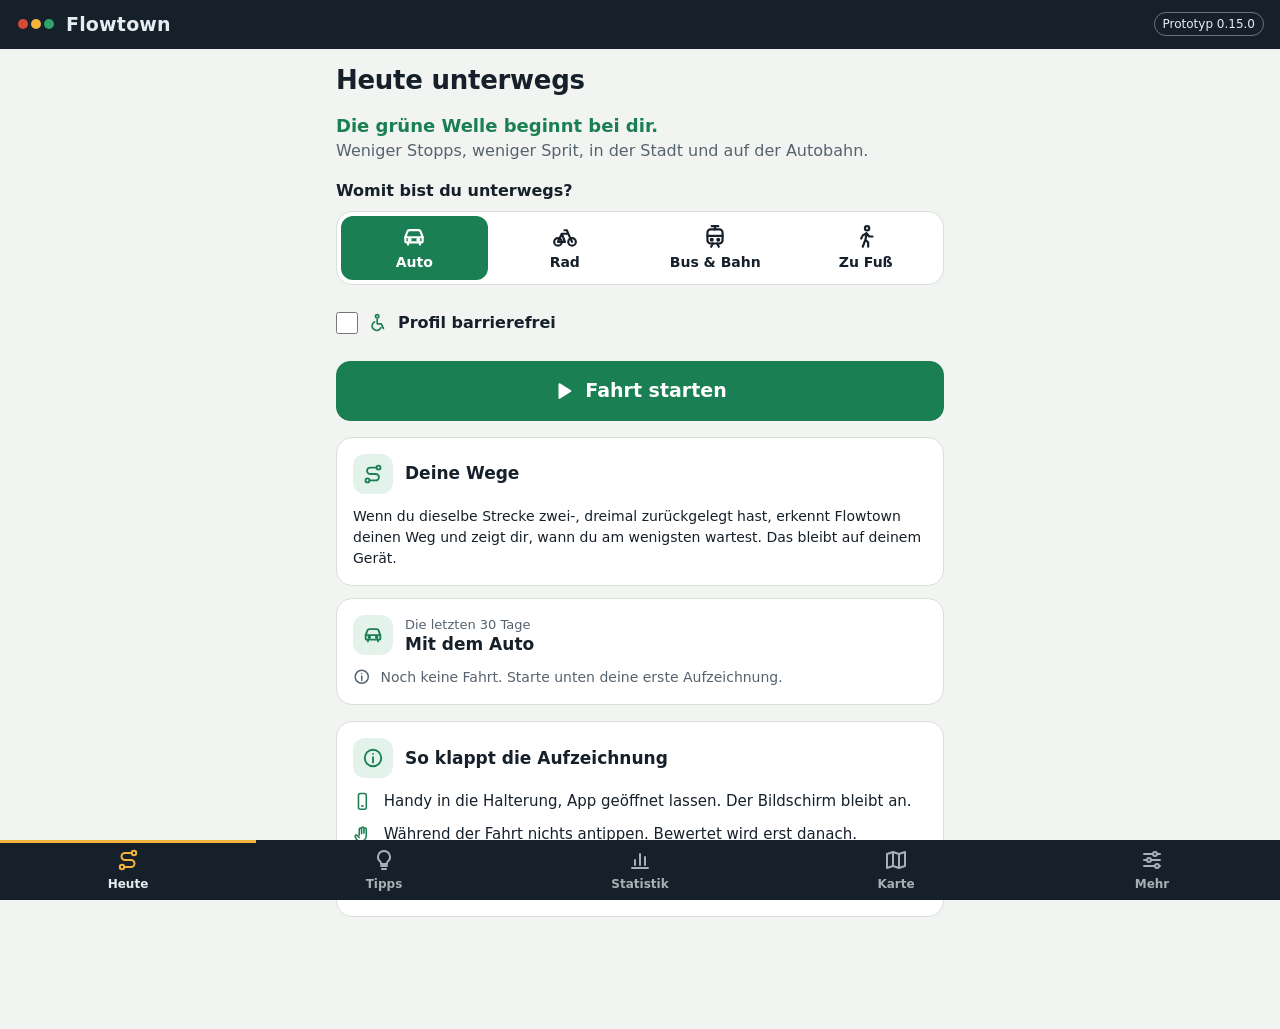
==== index.html @ b7bc2c9f "Ampel- und Wegnamen antippen: kleine Karte (0.15.0) - Namen in Tipps, KI-Einschätzung, Heute, Statis" ====
<!doctype html>
<html lang="de">
<head>
<meta charset="utf-8">
<meta name="viewport" content="width=device-width,initial-scale=1,viewport-fit=cover">
<title>Flowtown</title>
<meta name="description" content="Flowtown – Die grüne Welle beginnt bei dir. Weniger Stopps, weniger Sprit, in der Stadt und auf der Autobahn. Prototyp: zeichnet Halte an Ampeln auf und zeigt, wo du wartest.">
<meta name="theme-color" content="#16202a">
<link rel="manifest" href="manifest.webmanifest">
<link rel="icon" href="icon.svg" type="image/svg+xml">
<link rel="apple-touch-icon" href="icon-192.png">
<meta name="apple-mobile-web-app-capable" content="yes">
<meta name="apple-mobile-web-app-title" content="Flowtown">
<link rel="stylesheet" href="vendor/leaflet/leaflet.css">
<link rel="stylesheet" href="style.css">
</head>
<body>
<svg class="sprite" aria-hidden="true" focusable="false">
  <symbol id="i-car" viewBox="0 0 24 24"><path d="M4 16V12.2l2-5.3A2 2 0 0 1 7.9 5.6h8.2a2 2 0 0 1 1.9 1.3l2 5.3V16a1 1 0 0 1-1 1H5a1 1 0 0 1-1-1z"/><path d="M4 12.2h16M6.5 17v2M17.5 17v2"/><circle cx="8" cy="14.5" r=".9" fill="currentColor"/><circle cx="16" cy="14.5" r=".9" fill="currentColor"/></symbol>
  <symbol id="i-bike" viewBox="0 0 24 24"><circle cx="5.5" cy="16.5" r="3.5"/><circle cx="18.5" cy="16.5" r="3.5"/><path d="M5.5 16.5 9 9h6l3.5 7.5M9 9l3 7.5H5.5M15 9l-1.2-3.2H11.5"/></symbol>
  <symbol id="i-bus" viewBox="0 0 24 24"><rect x="4" y="3" width="16" height="15" rx="3"/><path d="M4 11h16M8 18v3M16 18v3"/><circle cx="8" cy="14.5" r=".9" fill="currentColor"/><circle cx="16" cy="14.5" r=".9" fill="currentColor"/></symbol>
  <symbol id="i-tram" viewBox="0 0 24 24"><rect x="5" y="5" width="14" height="13" rx="3"/><path d="M5 11h14M9 2h6M12 2v3M8.5 21l1.5-3M15.5 21 14 18"/><circle cx="9" cy="14.5" r=".9" fill="currentColor"/><circle cx="15" cy="14.5" r=".9" fill="currentColor"/></symbol>
  <symbol id="i-walk" viewBox="0 0 24 24"><circle cx="13" cy="4" r="2"/><path d="m9 21 2.5-6.5M11.5 14.5 14 17v4M12.5 8.5l-1 6M12.5 8.5 9 10.5l-1.5 3M12.5 8.5 15 11.5h3"/></symbol>
  <symbol id="i-access" viewBox="0 0 24 24"><circle cx="11" cy="4" r="2"/><path d="M11 7.5V13h5l2.5 5.5"/><path d="M8 10.5a5.5 5.5 0 1 0 7.5 7"/></symbol>
  <symbol id="i-route" viewBox="0 0 24 24"><circle cx="6" cy="19" r="2.2"/><circle cx="18" cy="5" r="2.2"/><path d="M8.2 19H15a3.5 3.5 0 0 0 0-7H9a3.5 3.5 0 0 1 0-7h6.8"/></symbol>
  <symbol id="i-clock" viewBox="0 0 24 24"><circle cx="12" cy="12" r="9"/><path d="M12 7v5l3.5 2"/></symbol>
  <symbol id="i-bulb" viewBox="0 0 24 24"><path d="M9 18h6M10 21h4"/><path d="M12 3a6 6 0 0 0-3.8 10.6c.6.5.8 1.2.8 1.9V16h6v-.5c0-.7.2-1.4.8-1.9A6 6 0 0 0 12 3z"/></symbol>
  <symbol id="i-light" viewBox="0 0 24 24"><rect x="8" y="2" width="8" height="20" rx="3"/><circle cx="12" cy="7" r="1.6"/><circle cx="12" cy="12" r="1.6"/><circle cx="12" cy="17" r="1.6"/></symbol>
  <symbol id="i-chart" viewBox="0 0 24 24"><path d="M4 20h16M7 17v-5M12 17V6M17 17v-8"/></symbol>
  <symbol id="i-map" viewBox="0 0 24 24"><path d="M9 4 3 6v14l6-2 6 2 6-2V4l-6 2-6-2zM9 4v14M15 6v14"/></symbol>
  <symbol id="i-sliders" viewBox="0 0 24 24"><path d="M4 6h9M17 6h3M4 12h3M11 12h9M4 18h11M19 18h1"/><circle cx="15" cy="6" r="2"/><circle cx="9" cy="12" r="2"/><circle cx="17" cy="18" r="2"/></symbol>
  <symbol id="i-play" viewBox="0 0 24 24"><path d="M7 4.5v15l12-7.5z" fill="currentColor"/></symbol>
  <symbol id="i-stop" viewBox="0 0 24 24"><rect x="6" y="6" width="12" height="12" rx="2" fill="currentColor"/></symbol>
  <symbol id="i-timer" viewBox="0 0 24 24"><circle cx="12" cy="13" r="8"/><path d="M12 9v4l2.5 2M9.5 2h5"/></symbol>
  <symbol id="i-hourglass" viewBox="0 0 24 24"><path d="M6 3h12M6 21h12M7 3c0 4.5 10 5.5 10 9s-10 4.5-10 9M17 3c0 4.5-10 5.5-10 9s10 4.5 10 9"/></symbol>
  <symbol id="i-check" viewBox="0 0 24 24"><circle cx="12" cy="12" r="9"/><path d="m8 12.5 2.8 2.8L16 9.5"/></symbol>
  <symbol id="i-euro" viewBox="0 0 24 24"><path d="M17.5 6.5a7 7 0 1 0 0 11M4 10h9M4 14h9"/></symbol>
  <symbol id="i-shield" viewBox="0 0 24 24"><path d="M12 3l8 3v6c0 4.7-3.4 8-8 9-4.6-1-8-4.3-8-9V6z"/><path d="m9 12 2 2 4-4"/></symbol>
  <symbol id="i-phone" viewBox="0 0 24 24"><rect x="7" y="2" width="10" height="20" rx="2.5"/><path d="M11 18h2"/></symbol>
  <symbol id="i-hand" viewBox="0 0 24 24"><path d="M8 13V5.5a1.5 1.5 0 0 1 3 0V11M11 10.5V4a1.5 1.5 0 0 1 3 0v6.5M14 10.5V5.5a1.5 1.5 0 0 1 3 0V14a7 7 0 0 1-7 7h-.5a6 6 0 0 1-5.2-3L3 15.2a1.5 1.5 0 0 1 2.6-1.5L8 16"/></symbol>
  <symbol id="i-thumb" viewBox="0 0 24 24"><path d="M7 10v11M3 10h4v11H3zM7 10l4-7a2 2 0 0 1 3.1 2.1L13 9h5.3a2 2 0 0 1 2 2.4l-1.5 7.5a2.5 2.5 0 0 1-2.4 2.1H7"/></symbol>
  <symbol id="i-download" viewBox="0 0 24 24"><path d="M12 3v12M7 10l5 5 5-5M5 21h14"/></symbol>
  <symbol id="i-upload" viewBox="0 0 24 24"><path d="M12 16V4M7 9l5-5 5 5M5 21h14"/></symbol>
  <symbol id="i-trash" viewBox="0 0 24 24"><path d="M4 7h16M10 11v6M14 11v6M6 7l1 13h10l1-13M9 7V4h6v3"/></symbol>
  <symbol id="i-flask" viewBox="0 0 24 24"><path d="M9 3h6M10 3v6l-5.5 9.5A1.7 1.7 0 0 0 6 21h12a1.7 1.7 0 0 0 1.5-2.5L14 9V3M7.5 15h9"/></symbol>
  <symbol id="i-db" viewBox="0 0 24 24"><ellipse cx="12" cy="5.5" rx="8" ry="2.8"/><path d="M4 5.5v13c0 1.5 3.6 2.8 8 2.8s8-1.3 8-2.8v-13M4 12c0 1.5 3.6 2.8 8 2.8s8-1.3 8-2.8"/></symbol>
  <symbol id="i-gauge" viewBox="0 0 24 24"><path d="M3.5 18a9 9 0 1 1 17 0"/><path d="m12 14 4-5"/></symbol>
  <symbol id="i-pin" viewBox="0 0 24 24"><path d="M12 21s-7-6.2-7-11.5a7 7 0 0 1 14 0C19 14.8 12 21 12 21z"/><circle cx="12" cy="9.5" r="2.5"/></symbol>
  <symbol id="i-wave" viewBox="0 0 24 24"><path d="M2 12c2.5-5 5-5 7.5 0s5 5 7.5 0 3.5-3 5-3"/></symbol>
  <symbol id="i-alert" viewBox="0 0 24 24"><path d="M12 3 2 20h20z"/><path d="M12 10v4.5M12 17.5v.01"/></symbol>
  <symbol id="i-info" viewBox="0 0 24 24"><circle cx="12" cy="12" r="9"/><path d="M12 11v6M12 7.5v.01"/></symbol>
  <symbol id="i-gps" viewBox="0 0 24 24"><circle cx="12" cy="12" r="7"/><circle cx="12" cy="12" r="2.5"/><path d="M12 2v3M12 19v3M2 12h3M19 12h3"/></symbol>
  <symbol id="i-sound" viewBox="0 0 24 24"><path d="M4 9.5h3.5L12 6v12l-4.5-3.5H4z"/><path d="M15.5 9a4 4 0 0 1 0 6M18 6.5a7.5 7.5 0 0 1 0 11"/></symbol>
  <symbol id="i-grid" viewBox="0 0 24 24"><rect x="4" y="4" width="16" height="16" rx="2"/><path d="M4 12h16M12 4v16"/></symbol>
  <symbol id="i-list" viewBox="0 0 24 24"><path d="M9 6h11M9 12h11M9 18h11M4.5 6h.01M4.5 12h.01M4.5 18h.01"/></symbol>
  <symbol id="i-calendar" viewBox="0 0 24 24"><rect x="3.5" y="5" width="17" height="15" rx="2"/><path d="M3.5 10h17M8 3v4M16 3v4"/></symbol>
  <symbol id="i-cloud" viewBox="0 0 24 24"><path d="M7 18.5h10.5a4 4 0 0 0 .4-8 6 6 0 0 0-11.6 1.6A3.5 3.5 0 0 0 7 18.5z"/></symbol>
  <symbol id="i-spark" viewBox="0 0 24 24"><path d="M12 3l1.8 5.2L19 10l-5.2 1.8L12 17l-1.8-5.2L5 10l5.2-1.8zM19 16l.8 2.2L22 19l-2.2.8L19 22l-.8-2.2L16 19l2.2-.8z"/></symbol>
  <symbol id="i-x" viewBox="0 0 24 24"><path d="M6 6l12 12M18 6 6 18"/></symbol>
  <symbol id="i-bell" viewBox="0 0 24 24"><path d="M6 16v-5a6 6 0 0 1 12 0v5l1.5 2h-15zM10 21h4"/></symbol>
</svg>
<header class="top">
  <svg class="logo" viewBox="0 0 40 14" aria-hidden="true"><circle cx="7" cy="7" r="5" fill="#D64933"/><circle cx="20" cy="7" r="5" fill="#F2B33D"/><circle cx="33" cy="7" r="5" fill="#2FA36B"/></svg>
  <h1>Flowtown</h1>
  <span class="proto">Prototyp</span>
</header>

<main id="main">
  <p id="app-error" class="msg warn app-error" role="alert" hidden></p>
  <!-- Fahren -->
  <section id="view-start" class="view" aria-labelledby="h-start">
    <h2 id="h-start">Heute unterwegs</h2>
    <p class="lead"><strong class="claim">Die grüne Welle beginnt bei dir.</strong><br>Weniger Stopps, weniger Sprit, in der Stadt und auf der Autobahn.</p>
    <fieldset class="switch">
      <legend>Womit bist du unterwegs?</legend>
      <div class="switch-row">
        <label><input type="radio" name="mgroup" value="auto" checked><span><svg class="ic" aria-hidden="true"><use href="#i-car"/></svg>Auto</span></label>
        <label><input type="radio" name="mgroup" value="rad"><span><svg class="ic" aria-hidden="true"><use href="#i-bike"/></svg>Rad</span></label>
        <label><input type="radio" name="mgroup" value="oepnv"><span><svg class="ic" aria-hidden="true"><use href="#i-tram"/></svg>Bus &amp; Bahn</span></label>
        <label><input type="radio" name="mgroup" value="fuss"><span><svg class="ic" aria-hidden="true"><use href="#i-walk"/></svg>Zu Fuß</span></label>
      </div>
      <div class="switch-row sub" id="pt-row" hidden>
        <label><input type="radio" name="pt" value="bahn" checked><span><svg class="ic" aria-hidden="true"><use href="#i-tram"/></svg>Stadtbahn</span></label>
        <label><input type="radio" name="pt" value="bus"><span><svg class="ic" aria-hidden="true"><use href="#i-bus"/></svg>Bus</span></label>
      </div>
    </fieldset>
    <div class="access-row">
      <label class="check"><input type="checkbox" id="inp-access"><svg class="ic" aria-hidden="true"><use href="#i-access"/></svg> Profil barrierefrei</label>
      <select id="inp-access-type" aria-label="Art der Einschränkung" hidden>
        <option value="rollstuhl">Rollstuhl</option>
        <option value="rollator">Rollator oder langsames Gehen</option>
        <option value="sehen">Sehbehinderung</option>
        <option value="andere">andere Einschränkung</option>
      </select>
    </div>
    <button id="btn-start" class="btn primary big" type="button"><svg class="ic" aria-hidden="true"><use href="#i-play"/></svg><span id="btn-start-label">Fahrt starten</span></button>
    <p id="start-msg" class="msg" role="status" aria-live="polite"></p>
    <div id="today" class="today"></div>
    <div class="card hints">
      <div class="card-head"><span class="chip"><svg class="ic" aria-hidden="true"><use href="#i-info"/></svg></span><h3>So klappt die Aufzeichnung</h3></div>
      <ul class="ilist">
        <li><svg class="ic" aria-hidden="true"><use href="#i-phone"/></svg><span id="hint-hold">Handy in die Halterung, App geöffnet lassen. Der Bildschirm bleibt an.</span></li>
        <li><svg class="ic" aria-hidden="true"><use href="#i-hand"/></svg><span id="hint-during">Während der Fahrt nichts antippen. Bewertet wird erst danach.</span></li>
        <li><svg class="ic" aria-hidden="true"><use href="#i-shield"/></svg><span>Gespeichert werden nur Halte an Ampeln und Ampeln ohne Halt, nie Start und Ziel.</span></li>
      </ul>
    </div>
    <div id="last-trip"></div>
  </section>

  <!-- Aufzeichnung -->
  <section id="view-drive" class="view" hidden aria-labelledby="h-drive">
    <h2 id="h-drive" class="sr-only">Aufzeichnung läuft</h2>
    <div class="drive-state" id="drive-state" role="status" aria-live="polite">Warte auf GPS …</div>
    <div class="speed"><span id="drive-speed">–</span><small>km/h</small></div>
    <p class="dir" id="drive-dir" aria-live="off"></p>
    <p class="leg" id="drive-leg" hidden></p>
    <dl class="counters">
      <div><dt><svg class="ic" aria-hidden="true"><use href="#i-timer"/></svg><span id="lbl-drive-time">Fahrzeit</span></dt><dd id="drive-time">0:00</dd></div>
      <div><dt><svg class="ic" aria-hidden="true"><use href="#i-check"/></svg><span>Ampeln ohne Halt</span></dt><dd id="drive-pass">0</dd></div>
      <div><dt><svg class="ic" aria-hidden="true"><use href="#i-light"/></svg><span>Halte an Ampeln</span></dt><dd id="drive-halts">0</dd></div>
      <div><dt><svg class="ic" aria-hidden="true"><use href="#i-hourglass"/></svg><span>Wartezeit</span></dt><dd id="drive-wait">0:00</dd></div>
    </dl>
    <p class="gps"><svg class="ic" aria-hidden="true"><use href="#i-gps"/></svg><span id="drive-gps">GPS: –</span></p>
    <p class="msg warn" id="drive-warn" hidden></p>
    <div class="transfer-row" id="transfer-row" hidden>
      <button id="btn-transfer" class="btn big" type="button"><svg class="ic" aria-hidden="true"><use href="#i-walk"/></svg>Umsteigen</button>
      <div id="transfer-next" class="transfer-next" hidden>
        <p class="small muted">Womit geht es weiter?</p>
        <button id="btn-next-bahn" class="btn primary big" type="button"><svg class="ic" aria-hidden="true"><use href="#i-tram"/></svg>Weiter mit Stadtbahn</button>
        <button id="btn-next-bus" class="btn primary big" type="button"><svg class="ic" aria-hidden="true"><use href="#i-bus"/></svg>Weiter mit Bus</button>
      </div>
    </div>
    <div class="end-row">
      <button id="btn-end" class="btn danger big" type="button"><svg class="ic" aria-hidden="true"><use href="#i-stop"/></svg><span id="btn-end-label">Fahrt beenden</span></button>
      <button id="btn-end-confirm" class="btn danger big" type="button" hidden>Ja, beenden</button>
      <button id="btn-end-cancel" class="btn big" type="button" hidden><svg class="ic" aria-hidden="true"><use href="#i-play"/></svg><span id="btn-cont-label">Weiterfahren</span></button>
    </div>
  </section>

  <!-- Bewertung -->
  <section id="view-review" class="view" hidden aria-labelledby="h-review">
    <h2 id="h-review">Wie war deine Fahrt?</h2>
    <div id="review-bilanz"></div>
    <p id="review-summary" class="lead"></p>
    <div id="review-list" class="list"></div>
    <button id="btn-review-done" class="btn primary big" type="button"><svg class="ic" aria-hidden="true"><use href="#i-check"/></svg>Fertig</button>
  </section>

  <!-- Tipps -->
  <section id="view-tips" class="view" hidden aria-labelledby="h-tips">
    <h2 id="h-tips">Deine Tipps</h2>
    <p class="note"><svg class="ic" aria-hidden="true"><use href="#i-info"/></svg><span>Ausgewertet auf deinem Gerät aus deinen eigenen Fahrten und Wegen. Das ist eine feste Auswertung, noch keine KI. Schätzungen sind als solche gekennzeichnet.</span></p>
    <div id="tips-body" class="today"></div>
  </section>

  <!-- Statistik -->
  <section id="view-stats" class="view" hidden aria-labelledby="h-stats">
    <h2 id="h-stats">Deine Wartezeit</h2>
    <div class="seg" role="group" aria-label="Zeitraum">
      <button type="button" data-range="week" aria-pressed="true"><svg class="ic" aria-hidden="true"><use href="#i-calendar"/></svg>Diese Woche</button>
      <button type="button" data-range="all" aria-pressed="false"><svg class="ic" aria-hidden="true"><use href="#i-list"/></svg>Gesamt</button>
    </div>
    <p id="stats-demo" class="msg warn" hidden>Enthält Demo-Daten aus der Testfahrt.</p>
    <div id="stats-body"></div>
  </section>

  <!-- Karte -->
  <section id="view-map" class="view view-map" hidden aria-labelledby="h-map">
    <h2 id="h-map">Deine Warte-Wolke</h2>
    <div class="seg" id="map-mode" role="group" aria-label="Ansicht der Karte">
      <button type="button" data-mode="signals" aria-pressed="true"><svg class="ic" aria-hidden="true"><use href="#i-light"/></svg>Ampeln</button>
      <button type="button" data-mode="grid" aria-pressed="false"><svg class="ic" aria-hidden="true"><use href="#i-grid"/></svg>Flow-Raster</button>
    </div>
    <select id="map-window" aria-label="Zeitfenster" hidden></select>
    <p class="lead small" id="map-legend"></p>
    <button id="btn-locate" class="btn" type="button"><svg class="ic" aria-hidden="true"><use href="#i-gps"/></svg>Zu meinem Standort</button>
    <p id="map-loc-msg" class="msg" role="status" aria-live="polite"></p>
    <div id="map" role="region" aria-label="Karte der Ampeln mit deinen Wartezeiten"></div>
    <p id="map-empty" class="msg" hidden>Noch keine Halte aufgezeichnet.</p>
    <div id="map-insights" class="card insights" hidden></div>
  </section>

  <!-- Mehr -->
  <section id="view-more" class="view" hidden aria-labelledby="h-more">
    <h2 id="h-more">Daten und Einstellungen</h2>
    <div class="card">
      <div class="card-head"><span class="chip"><svg class="ic" aria-hidden="true"><use href="#i-db"/></svg></span><h3>Deine Daten</h3></div>
      <p class="small">Alle Daten bleiben auf diesem Gerät. Zum Auswerten kannst du sie als Datei exportieren und weitergeben.</p>
      <div class="btn-col">
        <button id="btn-export" class="btn" type="button"><svg class="ic" aria-hidden="true"><use href="#i-download"/></svg>Daten exportieren (JSON)</button>
        <button id="btn-export-csv" class="btn" type="button"><svg class="ic" aria-hidden="true"><use href="#i-download"/></svg>Halte exportieren (CSV)</button>
        <label class="btn file-btn"><svg class="ic" aria-hidden="true"><use href="#i-upload"/></svg>Daten importieren<input id="inp-import" type="file" accept="application/json,.json"></label>
      </div>
    </div>
    <div class="card">
      <div class="card-head"><span class="chip"><svg class="ic" aria-hidden="true"><use href="#i-cloud"/></svg></span><h3>Flowtown-Server</h3></div>
      <label class="field" for="inp-server">Adresse des Servers
        <input id="inp-server" type="url" inputmode="url" autocomplete="off" spellcheck="false" placeholder="https://…/flowtown-api">
      </label>
      <p class="small muted" id="server-status" role="status" aria-live="polite"></p>
      <label class="check"><input type="checkbox" id="inp-wir"><svg class="ic" aria-hidden="true"><use href="#i-route"/></svg> Fahrten anonym beitragen</label>
      <p class="small">Ebene „Wir“: Gesendet werden je Ampel nur Richtung, Zeitfenster und Wartezeit. Keine Uhrzeiten, keine Start- und Zielorte. Werte anderer siehst du erst, wenn mindestens fünf Personen an einer Ampel waren.</p>
      <label class="check"><input type="checkbox" id="inp-ki"><svg class="ic" aria-hidden="true"><use href="#i-spark"/></svg> KI-Einschätzung erlauben</label>
      <p class="small">Auf Knopfdruck gehen zusammengefasste Werte deiner Tipps über den Server an Mistral (EU): Wartezeiten, Straßennamen der Ampeln, Wegdauern, Kosten. Keine Koordinaten, keine Start- und Zielorte. Gespeichert wird dabei nichts.</p>
      <button id="btn-server-test" class="btn" type="button"><svg class="ic" aria-hidden="true"><use href="#i-check"/></svg>Verbindung prüfen</button>
    </div>
    <div class="card">
      <div class="card-head"><span class="chip"><svg class="ic" aria-hidden="true"><use href="#i-euro"/></svg></span><h3>Preise für die Kostenschätzung</h3></div>
      <label class="row" for="inp-fuel">Sprit, Euro je Liter
        <input id="inp-fuel" class="price" type="text" inputmode="decimal" autocomplete="off">
      </label>
      <label class="row" for="inp-power">Strom, Euro je kWh
        <input id="inp-power" class="price" type="text" inputmode="decimal" autocomplete="off">
      </label>
    </div>
    <div class="card">
      <div class="card-head"><span class="chip"><svg class="ic" aria-hidden="true"><use href="#i-shield"/></svg></span><h3>Datenschutz</h3></div>
      <label class="row" for="inp-cut">Ereignisse in der Nähe von Start und Ziel verwerfen
        <select id="inp-cut">
          <option value="0">aus</option>
          <option value="200">200 m</option>
          <option value="400">400 m</option>
        </select>
      </label>
      <p class="small">So lässt sich aus den Daten nicht ablesen, wo du wohnst oder arbeitest.</p>
    </div>
    <div class="card">
      <div class="card-head"><span class="chip"><svg class="ic" aria-hidden="true"><use href="#i-light"/></svg></span><h3>Ampeldaten</h3></div>
      <p class="small" id="signals-info">–</p>
      <button id="btn-reload-signals" class="btn" type="button"><svg class="ic" aria-hidden="true"><use href="#i-gps"/></svg>Ampeln in der Umgebung neu laden</button>
    </div>
    <div class="card">
      <div class="card-head"><span class="chip"><svg class="ic" aria-hidden="true"><use href="#i-flask"/></svg></span><h3>Testen ohne Fahrt</h3></div>
      <p class="small">Spielt eine simulierte Fahrt mit vier Demo-Ampeln ab. Die Demo-Daten sind markiert und lassen sich einzeln löschen.</p>
      <div class="btn-col">
        <button id="btn-demo" class="btn" type="button"><svg class="ic" aria-hidden="true"><use href="#i-play"/></svg>Testfahrt simulieren</button>
        <button id="btn-demo-clear" class="btn" type="button">Demo-Daten löschen</button>
      </div>
    </div>
    <div class="card">
      <div class="card-head"><span class="chip bad"><svg class="ic" aria-hidden="true"><use href="#i-trash"/></svg></span><h3>Alles löschen</h3></div>
      <button id="btn-wipe" class="btn danger" type="button"><svg class="ic" aria-hidden="true"><use href="#i-trash"/></svg>Alle Fahrten löschen</button>
      <div id="wipe-confirm" class="btn-col" hidden>
        <p class="small">Wirklich alle Fahrten löschen? Das lässt sich nicht rückgängig machen.</p>
        <button id="btn-wipe-yes" class="btn danger" type="button">Ja, alles löschen</button>
        <button id="btn-wipe-no" class="btn" type="button">Abbrechen</button>
      </div>
    </div>
    <p class="small muted">Ampelstandorte: © OpenStreetMap-Mitwirkende. Prototyp, Version <span id="app-version"></span>.</p>
    <p id="more-msg" class="msg" role="status" aria-live="polite"></p>
  </section>
</main>

<dialog id="map-peek" class="peek" aria-labelledby="peek-title">
  <div class="peek-head"><h3 id="peek-title"></h3><form method="dialog"><button class="btn peek-close" aria-label="Karte schließen"><svg class="ic" aria-hidden="true"><use href="#i-x"/></svg></button></form></div>
  <div id="peek-map" role="region" aria-label="Karte des Orts"></div>
  <p id="peek-meta" class="small muted"></p>
</dialog>

<nav class="tabs" aria-label="Hauptnavigation">
  <button type="button" data-view="start" aria-current="page"><svg class="ic" aria-hidden="true"><use href="#i-route"/></svg><span>Heute</span></button>
  <button type="button" data-view="tips"><svg class="ic" aria-hidden="true"><use href="#i-bulb"/></svg><span>Tipps</span></button>
  <button type="button" data-view="stats"><svg class="ic" aria-hidden="true"><use href="#i-chart"/></svg><span>Statistik</span></button>
  <button type="button" data-view="map"><svg class="ic" aria-hidden="true"><use href="#i-map"/></svg><span>Karte</span></button>
  <button type="button" data-view="more"><svg class="ic" aria-hidden="true"><use href="#i-sliders"/></svg><span>Mehr</span></button>
</nav>

<script>
  // Zeigt Programmfehler sichtbar an, damit man sie melden kann
  window.addEventListener('error', function (e) {
    var b = document.getElementById('app-error');
    if (!b) return;
    b.hidden = false;
    b.textContent = 'Fehler in der App: ' + (e.message || 'unbekannt') + (e.lineno ? ' (Zeile ' + e.lineno + ')' : '') + '. Bitte einen Screenshot davon schicken.';
  });
</script>
<script src="vendor/leaflet/leaflet.js"></script>
<script src="app.js"></script>
</body>
</html>
---- vendor/leaflet/leaflet.css ----
/* required styles */

.leaflet-pane,
.leaflet-tile,
.leaflet-marker-icon,
.leaflet-marker-shadow,
.leaflet-tile-container,
.leaflet-pane > svg,
.leaflet-pane > canvas,
.leaflet-zoom-box,
.leaflet-image-layer,
.leaflet-layer {
	position: absolute;
	left: 0;
	top: 0;
	}
.leaflet-container {
	overflow: hidden;
	}
.leaflet-tile,
.leaflet-marker-icon,
.leaflet-marker-shadow {
	-webkit-user-select: none;
	   -moz-user-select: none;
	        user-select: none;
	  -webkit-user-drag: none;
	}
/* Prevents IE11 from highlighting tiles in blue */
.leaflet-tile::selection {
	background: transparent;
}
/* Safari renders non-retina tile on retina better with this, but Chrome is worse */
.leaflet-safari .leaflet-tile {
	image-rendering: -webkit-optimize-contrast;
	}
/* hack that prevents hw layers "stretching" when loading new tiles */
.leaflet-safari .leaflet-tile-container {
	width: 1600px;
	height: 1600px;
	-webkit-transform-origin: 0 0;
	}
.leaflet-marker-icon,
.leaflet-marker-shadow {
	display: block;
	}
/* .leaflet-container svg: reset svg max-width decleration shipped in Joomla! (joomla.org) 3.x */
/* .leaflet-container img: map is broken in FF if you have max-width: 100% on tiles */
.leaflet-container .leaflet-overlay-pane svg {
	max-width: none !important;
	max-height: none !important;
	}
.leaflet-container .leaflet-marker-pane img,
.leaflet-container .leaflet-shadow-pane img,
.leaflet-container .leaflet-tile-pane img,
.leaflet-container img.leaflet-image-layer,
.leaflet-container .leaflet-tile {
	max-width: none !important;
	max-height: none !important;
	width: auto;
	padding: 0;
	}

.leaflet-container img.leaflet-tile {
	/* See: https://bugs.chromium.org/p/chromium/issues/detail?id=600120 */
	mix-blend-mode: plus-lighter;
}

.leaflet-container.leaflet-touch-zoom {
	-ms-touch-action: pan-x pan-y;
	touch-action: pan-x pan-y;
	}
.leaflet-container.leaflet-touch-drag {
	-ms-touch-action: pinch-zoom;
	/* Fallback for FF which doesn't support pinch-zoom */
	touch-action: none;
	touch-action: pinch-zoom;
}
.leaflet-container.leaflet-touch-drag.leaflet-touch-zoom {
	-ms-touch-action: none;
	touch-action: none;
}
.leaflet-container {
	-webkit-tap-highlight-color: transparent;
}
.leaflet-container a {
	-webkit-tap-highlight-color: rgba(51, 181, 229, 0.4);
}
.leaflet-tile {
	filter: inherit;
	visibility: hidden;
	}
.leaflet-tile-loaded {
	visibility: inherit;
	}
.leaflet-zoom-box {
	width: 0;
	height: 0;
	-moz-box-sizing: border-box;
	     box-sizing: border-box;
	z-index: 800;
	}
/* workaround for https://bugzilla.mozilla.org/show_bug.cgi?id=888319 */
.leaflet-overlay-pane svg {
	-moz-user-select: none;
	}

.leaflet-pane         { z-index: 400; }

.leaflet-tile-pane    { z-index: 200; }
.leaflet-overlay-pane { z-index: 400; }
.leaflet-shadow-pane  { z-index: 500; }
.leaflet-marker-pane  { z-index: 600; }
.leaflet-tooltip-pane   { z-index: 650; }
.leaflet-popup-pane   { z-index: 700; }

.leaflet-map-pane canvas { z-index: 100; }
.leaflet-map-pane svg    { z-index: 200; }

.leaflet-vml-shape {
	width: 1px;
	height: 1px;
	}
.lvml {
	behavior: url(#default#VML);
	display: inline-block;
	position: absolute;
	}


/* control positioning */

.leaflet-control {
	position: relative;
	z-index: 800;
	pointer-events: visiblePainted; /* IE 9-10 doesn't have auto */
	pointer-events: auto;
	}
.leaflet-top,
.leaflet-bottom {
	position: absolute;
	z-index: 1000;
	pointer-events: none;
	}
.leaflet-top {
	top: 0;
	}
.leaflet-right {
	right: 0;
	}
.leaflet-bottom {
	bottom: 0;
	}
.leaflet-left {
	left: 0;
	}
.leaflet-control {
	float: left;
	clear: both;
	}
.leaflet-right .leaflet-control {
	float: right;
	}
.leaflet-top .leaflet-control {
	margin-top: 10px;
	}
.leaflet-bottom .leaflet-control {
	margin-bottom: 10px;
	}
.leaflet-left .leaflet-control {
	margin-left: 10px;
	}
.leaflet-right .leaflet-control {
	margin-right: 10px;
	}


/* zoom and fade animations */

.leaflet-fade-anim .leaflet-popup {
	opacity: 0;
	-webkit-transition: opacity 0.2s linear;
	   -moz-transition: opacity 0.2s linear;
	        transition: opacity 0.2s linear;
	}
.leaflet-fade-anim .leaflet-map-pane .leaflet-popup {
	opacity: 1;
	}
.leaflet-zoom-animated {
	-webkit-transform-origin: 0 0;
	    -ms-transform-origin: 0 0;
	        transform-origin: 0 0;
	}
svg.leaflet-zoom-animated {
	will-change: transform;
}

.leaflet-zoom-anim .leaflet-zoom-animated {
	-webkit-transition: -webkit-transform 0.25s cubic-bezier(0,0,0.25,1);
	   -moz-transition:    -moz-transform 0.25s cubic-bezier(0,0,0.25,1);
	        transition:         transform 0.25s cubic-bezier(0,0,0.25,1);
	}
.leaflet-zoom-anim .leaflet-tile,
.leaflet-pan-anim .leaflet-tile {
	-webkit-transition: none;
	   -moz-transition: none;
	        transition: none;
	}

.leaflet-zoom-anim .leaflet-zoom-hide {
	visibility: hidden;
	}


/* cursors */

.leaflet-interactive {
	cursor: pointer;
	}
.leaflet-grab {
	cursor: -webkit-grab;
	cursor:    -moz-grab;
	cursor:         grab;
	}
.leaflet-crosshair,
.leaflet-crosshair .leaflet-interactive {
	cursor: crosshair;
	}
.leaflet-popup-pane,
.leaflet-control {
	cursor: auto;
	}
.leaflet-dragging .leaflet-grab,
.leaflet-dragging .leaflet-grab .leaflet-interactive,
.leaflet-dragging .leaflet-marker-draggable {
	cursor: move;
	cursor: -webkit-grabbing;
	cursor:    -moz-grabbing;
	cursor:         grabbing;
	}

/* marker & overlays interactivity */
.leaflet-marker-icon,
.leaflet-marker-shadow,
.leaflet-image-layer,
.leaflet-pane > svg path,
.leaflet-tile-container {
	pointer-events: none;
	}

.leaflet-marker-icon.leaflet-interactive,
.leaflet-image-layer.leaflet-interactive,
.leaflet-pane > svg path.leaflet-interactive,
svg.leaflet-image-layer.leaflet-interactive path {
	pointer-events: visiblePainted; /* IE 9-10 doesn't have auto */
	pointer-events: auto;
	}

/* visual tweaks */

.leaflet-container {
	background: #ddd;
	outline-offset: 1px;
	}
.leaflet-container a {
	color: #0078A8;
	}
.leaflet-zoom-box {
	border: 2px dotted #38f;
	background: rgba(255,255,255,0.5);
	}


/* general typography */
.leaflet-container {
	font-family: "Helvetica Neue", Arial, Helvetica, sans-serif;
	font-size: 12px;
	font-size: 0.75rem;
	line-height: 1.5;
	}


/* general toolbar styles */

.leaflet-bar {
	box-shadow: 0 1px 5px rgba(0,0,0,0.65);
	border-radius: 4px;
	}
.leaflet-bar a {
	background-color: #fff;
	border-bottom: 1px solid #ccc;
	width: 26px;
	height: 26px;
	line-height: 26px;
	display: block;
	text-align: center;
	text-decoration: none;
	color: black;
	}
.leaflet-bar a,
.leaflet-control-layers-toggle {
	background-position: 50% 50%;
	background-repeat: no-repeat;
	display: block;
	}
.leaflet-bar a:hover,
.leaflet-bar a:focus {
	background-color: #f4f4f4;
	}
.leaflet-bar a:first-child {
	border-top-left-radius: 4px;
	border-top-right-radius: 4px;
	}
.leaflet-bar a:last-child {
	border-bottom-left-radius: 4px;
	border-bottom-right-radius: 4px;
	border-bottom: none;
	}
.leaflet-bar a.leaflet-disabled {
	cursor: default;
	background-color: #f4f4f4;
	color: #bbb;
	}

.leaflet-touch .leaflet-bar a {
	width: 30px;
	height: 30px;
	line-height: 30px;
	}
.leaflet-touch .leaflet-bar a:first-child {
	border-top-left-radius: 2px;
	border-top-right-radius: 2px;
	}
.leaflet-touch .leaflet-bar a:last-child {
	border-bottom-left-radius: 2px;
	border-bottom-right-radius: 2px;
	}

/* zoom control */

.leaflet-control-zoom-in,
.leaflet-control-zoom-out {
	font: bold 18px 'Lucida Console', Monaco, monospace;
	text-indent: 1px;
	}

.leaflet-touch .leaflet-control-zoom-in, .leaflet-touch .leaflet-control-zoom-out  {
	font-size: 22px;
	}


/* layers control */

.leaflet-control-layers {
	box-shadow: 0 1px 5px rgba(0,0,0,0.4);
	background: #fff;
	border-radius: 5px;
	}
.leaflet-control-layers-toggle {
	background-image: url(images/layers.png);
	width: 36px;
	height: 36px;
	}
.leaflet-retina .leaflet-control-layers-toggle {
	background-image: url(images/layers-2x.png);
	background-size: 26px 26px;
	}
.leaflet-touch .leaflet-control-layers-toggle {
	width: 44px;
	height: 44px;
	}
.leaflet-control-layers .leaflet-control-layers-list,
.leaflet-control-layers-expanded .leaflet-control-layers-toggle {
	display: none;
	}
.leaflet-control-layers-expanded .leaflet-control-layers-list {
	display: block;
	position: relative;
	}
.leaflet-control-layers-expanded {
	padding: 6px 10px 6px 6px;
	color: #333;
	background: #fff;
	}
.leaflet-control-layers-scrollbar {
	overflow-y: scroll;
	overflow-x: hidden;
	padding-right: 5px;
	}
.leaflet-control-layers-selector {
	margin-top: 2px;
	position: relative;
	top: 1px;
	}
.leaflet-control-layers label {
	display: block;
	font-size: 13px;
	font-size: 1.08333em;
	}
.leaflet-control-layers-separator {
	height: 0;
	border-top: 1px solid #ddd;
	margin: 5px -10px 5px -6px;
	}

/* Default icon URLs */
.leaflet-default-icon-path { /* used only in path-guessing heuristic, see L.Icon.Default */
	background-image: url(images/marker-icon.png);
	}


/* attribution and scale controls */

.leaflet-container .leaflet-control-attribution {
	background: #fff;
	background: rgba(255, 255, 255, 0.8);
	margin: 0;
	}
.leaflet-control-attribution,
.leaflet-control-scale-line {
	padding: 0 5px;
	color: #333;
	line-height: 1.4;
	}
.leaflet-control-attribution a {
	text-decoration: none;
	}
.leaflet-control-attribution a:hover,
.leaflet-control-attribution a:focus {
	text-decoration: underline;
	}
.leaflet-attribution-flag {
	display: inline !important;
	vertical-align: baseline !important;
	width: 1em;
	height: 0.6669em;
	}
.leaflet-left .leaflet-control-scale {
	margin-left: 5px;
	}
.leaflet-bottom .leaflet-control-scale {
	margin-bottom: 5px;
	}
.leaflet-control-scale-line {
	border: 2px solid #777;
	border-top: none;
	line-height: 1.1;
	padding: 2px 5px 1px;
	white-space: nowrap;
	-moz-box-sizing: border-box;
	     box-sizing: border-box;
	background: rgba(255, 255, 255, 0.8);
	text-shadow: 1px 1px #fff;
	}
.leaflet-control-scale-line:not(:first-child) {
	border-top: 2px solid #777;
	border-bottom: none;
	margin-top: -2px;
	}
.leaflet-control-scale-line:not(:first-child):not(:last-child) {
	border-bottom: 2px solid #777;
	}

.leaflet-touch .leaflet-control-attribution,
.leaflet-touch .leaflet-control-layers,
.leaflet-touch .leaflet-bar {
	box-shadow: none;
	}
.leaflet-touch .leaflet-control-layers,
.leaflet-touch .leaflet-bar {
	border: 2px solid rgba(0,0,0,0.2);
	background-clip: padding-box;
	}


/* popup */

.leaflet-popup {
	position: absolute;
	text-align: center;
	margin-bottom: 20px;
	}
.leaflet-popup-content-wrapper {
	padding: 1px;
	text-align: left;
	border-radius: 12px;
	}
.leaflet-popup-content {
	margin: 13px 24px 13px 20px;
	line-height: 1.3;
	font-size: 13px;
	font-size: 1.08333em;
	min-height: 1px;
	}
.leaflet-popup-content p {
	margin: 17px 0;
	margin: 1.3em 0;
	}
.leaflet-popup-tip-container {
	width: 40px;
	height: 20px;
	position: absolute;
	left: 50%;
	margin-top: -1px;
	margin-left: -20px;
	overflow: hidden;
	pointer-events: none;
	}
.leaflet-popup-tip {
	width: 17px;
	height: 17px;
	padding: 1px;

	margin: -10px auto 0;
	pointer-events: auto;

	-webkit-transform: rotate(45deg);
	   -moz-transform: rotate(45deg);
	    -ms-transform: rotate(45deg);
	        transform: rotate(45deg);
	}
.leaflet-popup-content-wrapper,
.leaflet-popup-tip {
	background: white;
	color: #333;
	box-shadow: 0 3px 14px rgba(0,0,0,0.4);
	}
.leaflet-container a.leaflet-popup-close-button {
	position: absolute;
	top: 0;
	right: 0;
	border: none;
	text-align: center;
	width: 24px;
	height: 24px;
	font: 16px/24px Tahoma, Verdana, sans-serif;
	color: #757575;
	text-decoration: none;
	background: transparent;
	}
.leaflet-container a.leaflet-popup-close-button:hover,
.leaflet-container a.leaflet-popup-close-button:focus {
	color: #585858;
	}
.leaflet-popup-scrolled {
	overflow: auto;
	}

.leaflet-oldie .leaflet-popup-content-wrapper {
	-ms-zoom: 1;
	}
.leaflet-oldie .leaflet-popup-tip {
	width: 24px;
	margin: 0 auto;

	-ms-filter: "progid:DXImageTransform.Microsoft.Matrix(M11=0.70710678, M12=0.70710678, M21=-0.70710678, M22=0.70710678)";
	filter: progid:DXImageTransform.Microsoft.Matrix(M11=0.70710678, M12=0.70710678, M21=-0.70710678, M22=0.70710678);
	}

.leaflet-oldie .leaflet-control-zoom,
.leaflet-oldie .leaflet-control-layers,
.leaflet-oldie .leaflet-popup-content-wrapper,
.leaflet-oldie .leaflet-popup-tip {
	border: 1px solid #999;
	}


/* div icon */

.leaflet-div-icon {
	background: #fff;
	border: 1px solid #666;
	}


/* Tooltip */
/* Base styles for the element that has a tooltip */
.leaflet-tooltip {
	position: absolute;
	padding: 6px;
	background-color: #fff;
	border: 1px solid #fff;
	border-radius: 3px;
	color: #222;
	white-space: nowrap;
	-webkit-user-select: none;
	-moz-user-select: none;
	-ms-user-select: none;
	user-select: none;
	pointer-events: none;
	box-shadow: 0 1px 3px rgba(0,0,0,0.4);
	}
.leaflet-tooltip.leaflet-interactive {
	cursor: pointer;
	pointer-events: auto;
	}
.leaflet-tooltip-top:before,
.leaflet-tooltip-bottom:before,
.leaflet-tooltip-left:before,
.leaflet-tooltip-right:before {
	position: absolute;
	pointer-events: none;
	border: 6px solid transparent;
	background: transparent;
	content: "";
	}

/* Directions */

.leaflet-tooltip-bottom {
	margin-top: 6px;
}
.leaflet-tooltip-top {
	margin-top: -6px;
}
.leaflet-tooltip-bottom:before,
.leaflet-tooltip-top:before {
	left: 50%;
	margin-left: -6px;
	}
.leaflet-tooltip-top:before {
	bottom: 0;
	margin-bottom: -12px;
	border-top-color: #fff;
	}
.leaflet-tooltip-bottom:before {
	top: 0;
	margin-top: -12px;
	margin-left: -6px;
	border-bottom-color: #fff;
	}
.leaflet-tooltip-left {
	margin-left: -6px;
}
.leaflet-tooltip-right {
	margin-left: 6px;
}
.leaflet-tooltip-left:before,
.leaflet-tooltip-right:before {
	top: 50%;
	margin-top: -6px;
	}
.leaflet-tooltip-left:before {
	right: 0;
	margin-right: -12px;
	border-left-color: #fff;
	}
.leaflet-tooltip-right:before {
	left: 0;
	margin-left: -12px;
	border-right-color: #fff;
	}

/* Printing */

@media print {
	/* Prevent printers from removing background-images of controls. */
	.leaflet-control {
		-webkit-print-color-adjust: exact;
		print-color-adjust: exact;
		}
	}
---- style.css ----
:root{
  --bg:#f2f4f1; --surface:#ffffff; --fg:#16202a; --muted:#56636e; --line:#d9dfd9;
  --accent:#1a7f52; --on-accent:#ffffff; --tint:#e3f2ea;
  --amber:#f2b33d; --amber-ink:#7a5200; --amber-tint:#fcefd2;
  --good:#1a7f52; --warn:#b7791f; --bad:#c43b27; --bad-tint:#fbe7e3; --warn-bg:#fcefd2;
  --nav:#16202a; --on-nav:#e6ecf1;
  color-scheme:light;
}
@media (prefers-color-scheme: dark){
  :root{
    --bg:#0f151b; --surface:#172029; --fg:#e6ecf1; --muted:#9aa8b4; --line:#2a3642;
    --accent:#3fbf84; --on-accent:#0b1722; --tint:#16352a;
    --amber:#f2b33d; --amber-ink:#f2b33d; --amber-tint:#3a2f15;
    --good:#3fbf84; --warn:#f0b73c; --bad:#f0614a; --bad-tint:#3b1d19; --warn-bg:#3a2f15;
    --nav:#0b1117; --on-nav:#e6ecf1;
    color-scheme:dark;
  }
}
*{box-sizing:border-box}
[hidden]{display:none!important}
html,body{margin:0}
button,label,select,.btn{touch-action:manipulation;-webkit-tap-highlight-color:rgba(0,0,0,.08)}
body{background:var(--bg);color:var(--fg);font:16px/1.5 system-ui,-apple-system,"Segoe UI",Roboto,sans-serif;display:block;min-height:100vh}
.top{position:sticky;top:0;z-index:1100;display:flex;align-items:center;gap:10px;padding:calc(10px + env(safe-area-inset-top,0px)) max(16px,env(safe-area-inset-right,0px)) 10px max(16px,env(safe-area-inset-left,0px));background:var(--nav);color:var(--on-nav)}
.top h1{font-size:19px;margin:0;font-weight:700;letter-spacing:.01em}
.logo{width:40px;height:14px;flex:none}
.sprite{position:absolute;width:0;height:0;overflow:hidden}
.ic{width:1.25em;height:1.25em;flex:none;fill:none;stroke:currentColor;stroke-width:2;stroke-linecap:round;stroke-linejoin:round;vertical-align:-.25em}
.proto{margin-left:auto;font-size:12px;padding:2px 8px;border:1px solid rgba(230,236,241,.4);border-radius:999px}
main{padding-bottom:calc(72px + env(safe-area-inset-bottom,0px))}   /* Platz für die feste Menüleiste */
.view{max-width:640px;margin:0 auto;padding:16px max(16px,env(safe-area-inset-right,0px)) 24px max(16px,env(safe-area-inset-left,0px));display:flex;flex-direction:column;gap:16px}
h2{font-size:26px;margin:0;line-height:1.2;letter-spacing:-.01em}
h3{font-size:17px;margin:0 0 6px}
p{margin:0}
.lead{color:var(--muted)}
.small{font-size:14px}
.muted{color:var(--muted)}
.sr-only{position:absolute;width:1px;height:1px;overflow:hidden;clip:rect(0 0 0 0);white-space:nowrap}
.card{background:var(--surface);border:1px solid var(--line);border-radius:16px;padding:16px;display:flex;flex-direction:column;gap:12px}
.card-head{display:flex;align-items:center;gap:12px}
.card-head h3{margin:0;line-height:1.25}
.card-head .meta{display:block;font-size:13px;font-weight:500;color:var(--muted)}
.chip{width:40px;height:40px;border-radius:12px;display:grid;place-items:center;background:var(--tint);color:var(--accent);flex:none}
.chip .ic{width:22px;height:22px}
.chip.amber{background:var(--amber-tint);color:var(--amber-ink)}
.chip.bad{background:var(--bad-tint);color:var(--bad)}
.chip.sm{width:32px;height:32px;border-radius:10px}
.chip.sm .ic{width:18px;height:18px}
.ilist{list-style:none;margin:0;padding:0;display:flex;flex-direction:column;gap:10px;font-size:15px}
.ilist li{display:flex;gap:12px;align-items:flex-start}
.ilist .ic{color:var(--accent);margin-top:2px}
.minis{display:grid;grid-template-columns:1fr 1fr;gap:8px}
.mini{display:flex;flex-direction:column;gap:2px;background:var(--bg);border-radius:12px;padding:10px 12px}
.mini .ic{color:var(--accent);width:18px;height:18px;margin-bottom:2px}
.mini b{font-size:20px;line-height:1.2;font-variant-numeric:tabular-nums}
.mini span{font-size:13px;color:var(--muted)}
.big-line{display:flex;align-items:center;gap:10px;font-size:17px}
.big-line b{font-size:22px;font-variant-numeric:tabular-nums}
.big-line .ic{color:var(--accent)}
.note{display:flex;gap:10px;align-items:flex-start;font-size:14px;color:var(--muted)}
.note .ic{margin-top:1px}
.facts{list-style:none;margin:0;padding:0;display:flex;flex-direction:column;gap:8px;font-size:15px}
.facts li{display:flex;align-items:center;gap:10px}
.facts .ic{color:var(--muted)}
.facts b{margin-left:auto;font-variant-numeric:tabular-nums;white-space:nowrap;padding-left:8px}

.btn{font:inherit;font-weight:600;min-height:48px;padding:10px 16px;border-radius:12px;border:1px solid var(--line);background:var(--surface);color:var(--fg);cursor:pointer;text-align:center;display:inline-flex;align-items:center;justify-content:center;gap:10px}
.btn.primary{background:var(--accent);border-color:var(--accent);color:var(--on-accent)}
.btn.danger{background:var(--bad);border-color:var(--bad);color:#fff}
.btn.big{min-height:60px;font-size:19px;border-radius:14px}
.btn.big .ic{width:22px;height:22px}
.btn:disabled{opacity:.55}
button:focus-visible,input:focus-visible+span,select:focus-visible,.file-btn:focus-within{outline:3px solid var(--accent);outline-offset:2px}
.btn-col{display:flex;flex-direction:column;gap:8px}
.file-btn{position:relative;display:flex;align-items:center;justify-content:center}
.file-btn input{position:absolute;inset:0;opacity:0;cursor:pointer}

.switch{border:0;margin:0;padding:0;display:flex;flex-direction:column;gap:8px;min-width:0}
.switch legend{font-weight:600;margin-bottom:8px;padding:0}
.switch-row{display:grid;grid-template-columns:repeat(4,1fr);gap:4px;padding:4px;background:var(--surface);border:1px solid var(--line);border-radius:16px}
.switch-row.sub{grid-template-columns:repeat(2,1fr);align-self:flex-start;min-width:240px}
.switch label{position:relative;display:flex;-webkit-tap-highlight-color:transparent}
.switch input{position:absolute;inset:0;margin:0;opacity:0;pointer-events:none}
.switch span{flex:1;display:flex;flex-direction:column;align-items:center;justify-content:center;gap:4px;text-align:center;min-height:64px;padding:6px 4px;border-radius:12px;font-weight:600;font-size:14px;line-height:1.2;cursor:pointer}
.switch span .ic{width:26px;height:26px}
.switch-row.sub span{flex-direction:row;min-height:48px;gap:8px;font-size:15px}
.switch-row.sub span .ic{width:20px;height:20px}
.switch input:checked+span{background:var(--accent);color:var(--on-accent)}
.access-row{display:flex;flex-wrap:wrap;align-items:center;gap:8px 16px}
.check{display:flex;align-items:center;gap:10px;min-height:44px;font-weight:600;cursor:pointer}
.check .ic{color:var(--accent)}
.check input{width:22px;height:22px;margin:0;accent-color:var(--accent)}
#inp-access-type{width:auto;max-width:100%}
.today{display:flex;flex-direction:column;gap:12px}
.tip{display:flex;gap:10px;align-items:flex-start;background:var(--amber-tint);padding:10px 12px;border-radius:12px;font-weight:600}
.tip .ic{color:var(--amber-ink);margin-top:2px}
.route-name{font-size:17px;font-weight:700;line-height:1.3}
.route-name .arrow{color:var(--muted);font-weight:400;padding:0 4px}
.compare{display:flex;flex-direction:column;gap:6px;border-top:1px solid var(--line);padding-top:10px}
.compare div{display:flex;align-items:center;gap:10px;font-size:14px}
.compare .ic{color:var(--accent)}

.msg{font-size:15px}
.msg:empty{display:none}
.msg.warn{background:var(--warn-bg);border-radius:8px;padding:8px 12px}

.drive-state{font-size:22px;font-weight:700;text-align:center;padding:14px;border-radius:12px;background:var(--surface);border:1px solid var(--line)}
.drive-state.halt{background:var(--warn-bg);background:color-mix(in srgb,var(--bad) 18%,var(--surface));border-color:var(--bad)}
.drive-state.moving{background:var(--surface);background:color-mix(in srgb,var(--good) 16%,var(--surface));border-color:var(--good)}
.speed{text-align:center;font-size:72px;font-weight:700;line-height:1;font-variant-numeric:tabular-nums}
.speed small{font-size:20px;margin-left:6px;color:var(--muted);font-weight:500}
.counters{display:grid;grid-template-columns:1fr 1fr;gap:8px;margin:0}
.counters div{background:var(--surface);border:1px solid var(--line);border-radius:14px;padding:10px 12px}
.counters dt{font-size:13px;color:var(--muted);display:flex;align-items:center;gap:6px}
.counters dt .ic{color:var(--accent);width:18px;height:18px}
.counters dd{margin:0;font-size:26px;font-weight:700;font-variant-numeric:tabular-nums}
.gps{display:flex;justify-content:center;align-items:center;gap:6px;font-size:14px;color:var(--muted)}
.dir{text-align:center;font-size:19px;font-weight:600;min-height:1.5em;margin-top:-8px}
.end-row{display:flex;flex-direction:column;gap:8px}

.list{display:flex;flex-direction:column;gap:10px}
.rev{background:var(--surface);border:1px solid var(--line);border-radius:16px;padding:14px;display:flex;flex-direction:column;gap:10px}
.rev-head{display:flex;gap:12px;align-items:center}
.rev-head .rev-title{flex:1;min-width:0}
.rev-head strong{font-size:16px;display:block}
.rev-wait{font-variant-numeric:tabular-nums;font-weight:700;white-space:nowrap;display:flex;align-items:center;gap:4px}
.rev-wait .ic{color:var(--muted);width:18px;height:18px}
.thumbs{display:flex;gap:8px}
.thumbs button{flex:1}
.thumbs button[aria-pressed="true"].up{background:var(--good);border-color:var(--good);color:#fff}
.thumbs button[aria-pressed="true"].down{background:var(--bad);border-color:var(--bad);color:#fff}
.tags{display:flex;flex-wrap:wrap;gap:6px}
.tags button{font:inherit;font-size:14px;min-height:40px;padding:6px 12px;border-radius:999px;border:1px solid var(--line);background:var(--bg);color:var(--fg);cursor:pointer}
.tags button[aria-pressed="true"]{background:var(--accent);border-color:var(--accent);color:var(--on-accent)}

.seg{display:flex;gap:4px;padding:4px;background:var(--surface);border:1px solid var(--line);border-radius:10px;align-self:flex-start}
.seg button{font:inherit;font-weight:600;border:0;background:transparent;color:var(--fg);padding:8px 14px;border-radius:7px;min-height:40px;cursor:pointer;display:inline-flex;align-items:center;gap:8px}
.seg button .ic{width:18px;height:18px}
.seg button[aria-pressed="true"]{background:var(--accent);color:var(--on-accent)}
.kpis{display:grid;grid-template-columns:1fr 1fr;gap:8px}
.kpi{background:var(--surface);border:1px solid var(--line);border-radius:14px;padding:12px;display:flex;flex-direction:column;gap:2px}
.kpi .ic{color:var(--accent);width:20px;height:20px;margin-bottom:4px}
.bilanz .kpi{background:var(--bg);border:0}
.kpi b{display:block;font-size:26px;line-height:1.15;font-variant-numeric:tabular-nums}
.kpi span{font-size:13px;color:var(--muted)}
.worst{border-color:var(--bad)}
.tbl-wrap{overflow-x:auto;background:var(--surface);border:1px solid var(--line);border-radius:12px}
table{border-collapse:collapse;width:100%;font-size:14px}
th,td{padding:8px 10px;text-align:right;border-bottom:1px solid var(--line);white-space:nowrap}
th:first-child,td:first-child{text-align:left;white-space:normal}
th{font-weight:600;color:var(--muted);font-size:12px}
td{font-variant-numeric:tabular-nums}
.trip{display:flex;align-items:center;gap:12px;background:var(--surface);border:1px solid var(--line);border-radius:14px;padding:10px 12px;font-size:14px}
.trip .trip-main{flex:1;min-width:0}
.trip .trip-act{display:flex;gap:6px;flex-wrap:wrap;justify-content:flex-end}
.trip button{font:inherit;font-size:13px;border:1px solid var(--line);background:var(--bg);color:var(--fg);border-radius:8px;padding:6px 10px;min-height:36px;cursor:pointer}
.badge{font-size:11px;font-weight:700;padding:1px 6px;border-radius:999px;background:var(--warn-bg);margin-left:6px}

.view-map{max-width:none}
#map{height:62vh;min-height:360px;border-radius:12px;border:1px solid var(--line)}
.row{display:flex;justify-content:space-between;align-items:center;gap:12px;font-size:15px}
select{font:inherit;min-height:44px;padding:6px 10px;border-radius:8px;border:1px solid var(--line);background:var(--bg);color:var(--fg)}

.tabs{position:fixed;left:0;right:0;bottom:0;z-index:1100;display:grid;grid-template-columns:repeat(5,1fr);background:var(--nav);padding-bottom:env(safe-area-inset-bottom,0px);padding-left:env(safe-area-inset-left,0px);padding-right:env(safe-area-inset-right,0px)}
.tabs button{font:inherit;font-size:12px;font-weight:600;min-height:60px;border:0;background:transparent;color:var(--on-nav);opacity:.7;cursor:pointer;display:flex;flex-direction:column;align-items:center;justify-content:center;gap:3px}
.tabs button .ic{width:24px;height:24px}
.tabs button[aria-current="page"]{opacity:1;box-shadow:inset 0 3px 0 var(--amber)}
.tabs button[aria-current="page"] .ic{color:var(--amber)}
.tabs button:disabled{opacity:.3}
@media (prefers-reduced-motion: reduce){*{transition:none!important;animation:none!important}}

.cons-row{display:flex;gap:8px}
.cons-row input{flex:1;min-width:0;font:inherit;font-size:18px;min-height:48px;padding:8px 12px;border-radius:8px;border:1px solid var(--line);background:var(--bg);color:var(--fg)}
.bilanz .kpis{margin:4px 0}
.claim{color:var(--accent);font-size:18px}
.price{width:6em;font:inherit;font-size:17px;min-height:44px;padding:6px 10px;border-radius:8px;border:1px solid var(--line);background:var(--bg);color:var(--fg);text-align:right}
.costs{display:flex;flex-direction:column;gap:6px;border-top:1px solid var(--line);padding-top:12px;margin-top:4px}
.insights ul{margin:0;padding-left:20px;display:flex;flex-direction:column;gap:6px;font-size:15px}
#map-window{align-self:flex-start}
.ic.flip{transform:rotate(180deg)}
h3.sec{display:flex;align-items:center;gap:8px;margin:4px 0 0}
h3.sec .ic{color:var(--accent)}
.thumbs .btn .ic{width:20px;height:20px}
details.tag-box,details.more-box{border-top:1px solid var(--line);padding-top:8px}
details.more-box{border:1px solid var(--line);border-radius:14px;padding:4px 12px;background:var(--surface)}
details.more-box[open]{padding-bottom:12px}
details.more-box .list,details.more-box .tbl-wrap{margin-top:8px}
summary{display:flex;align-items:center;gap:8px;min-height:44px;font-weight:600;cursor:pointer;color:var(--accent);list-style:none}
summary::-webkit-details-marker{display:none}
summary::after{content:"";margin-left:auto;width:8px;height:8px;border-right:2px solid currentColor;border-bottom:2px solid currentColor;transform:rotate(45deg);transition:transform .15s}
details[open]>summary::after{transform:rotate(-135deg)}
details.tag-box .tags{margin-top:4px}
.transfer-row{display:flex;flex-direction:column;gap:8px}
.transfer-next{display:flex;flex-direction:column;gap:8px}
.leg{text-align:center;font-size:14px;font-weight:600;color:var(--muted);margin-top:-8px}
.drive-state.transfer{background:var(--amber-tint);border-color:var(--amber)}
.legs{display:flex;flex-wrap:wrap;align-items:center;gap:6px;font-weight:600;font-size:15px}
.legs span{display:inline-flex;align-items:center;gap:6px}
.legs .ic{color:var(--accent)}
.legs .arrow{color:var(--muted);font-weight:400}
.btn.miss[aria-pressed="true"]{background:var(--bad);border-color:var(--bad);color:#fff}
.alt{display:flex;flex-direction:column;gap:8px}
.alt div{display:flex;align-items:center;gap:10px;font-size:15px}
.alt .ic{color:var(--accent)}
.alt b{margin-left:auto;font-variant-numeric:tabular-nums;white-space:nowrap}
.tag-est{font-size:12px;font-weight:600;color:var(--muted);background:var(--bg);border-radius:999px;padding:1px 8px;white-space:nowrap}
.top-tip .btn{align-self:flex-start;min-height:44px}
.card-head h3 .arrow{padding:0 4px;color:var(--muted);font-weight:400}
.field{display:flex;flex-direction:column;gap:6px;font-size:15px}
.field input{font:inherit;min-height:44px;padding:6px 10px;border-radius:8px;border:1px solid var(--line);background:var(--bg);color:var(--fg)}
.ki-list{list-style:none;margin:0;padding:0;display:flex;flex-direction:column;gap:10px}
.ki-list li{display:flex;gap:10px;align-items:flex-start}
.ki-list .ic{color:var(--accent);margin-top:3px}
.others{display:block;font-size:13px;color:var(--muted)}
button.place{font:inherit;color:var(--accent);background:none;border:0;padding:0;margin:0;text-align:left;cursor:pointer;text-decoration:underline;text-decoration-style:dotted;text-underline-offset:3px;-webkit-tap-highlight-color:transparent}
button.place:focus-visible{outline:3px solid var(--accent);outline-offset:2px;border-radius:4px}
.route-name button.place,.card-head h3 button.place{font-weight:inherit;color:inherit}
dialog.peek{width:min(94vw,560px);max-width:none;padding:0;border:0;border-radius:18px;background:var(--surface);color:var(--fg);box-shadow:0 10px 40px rgba(0,0,0,.35)}
dialog.peek::backdrop{background:rgba(10,16,22,.55)}
.peek-head{display:flex;align-items:center;gap:12px;padding:12px 12px 8px 16px}
.peek-head h3{flex:1;margin:0;font-size:17px}
.peek-head form{margin:0}
.peek-close{min-height:44px;min-width:44px;padding:8px}
#peek-map{height:min(55vh,420px);margin:0 12px;border-radius:12px;border:1px solid var(--line)}
#peek-meta{padding:8px 16px 14px}
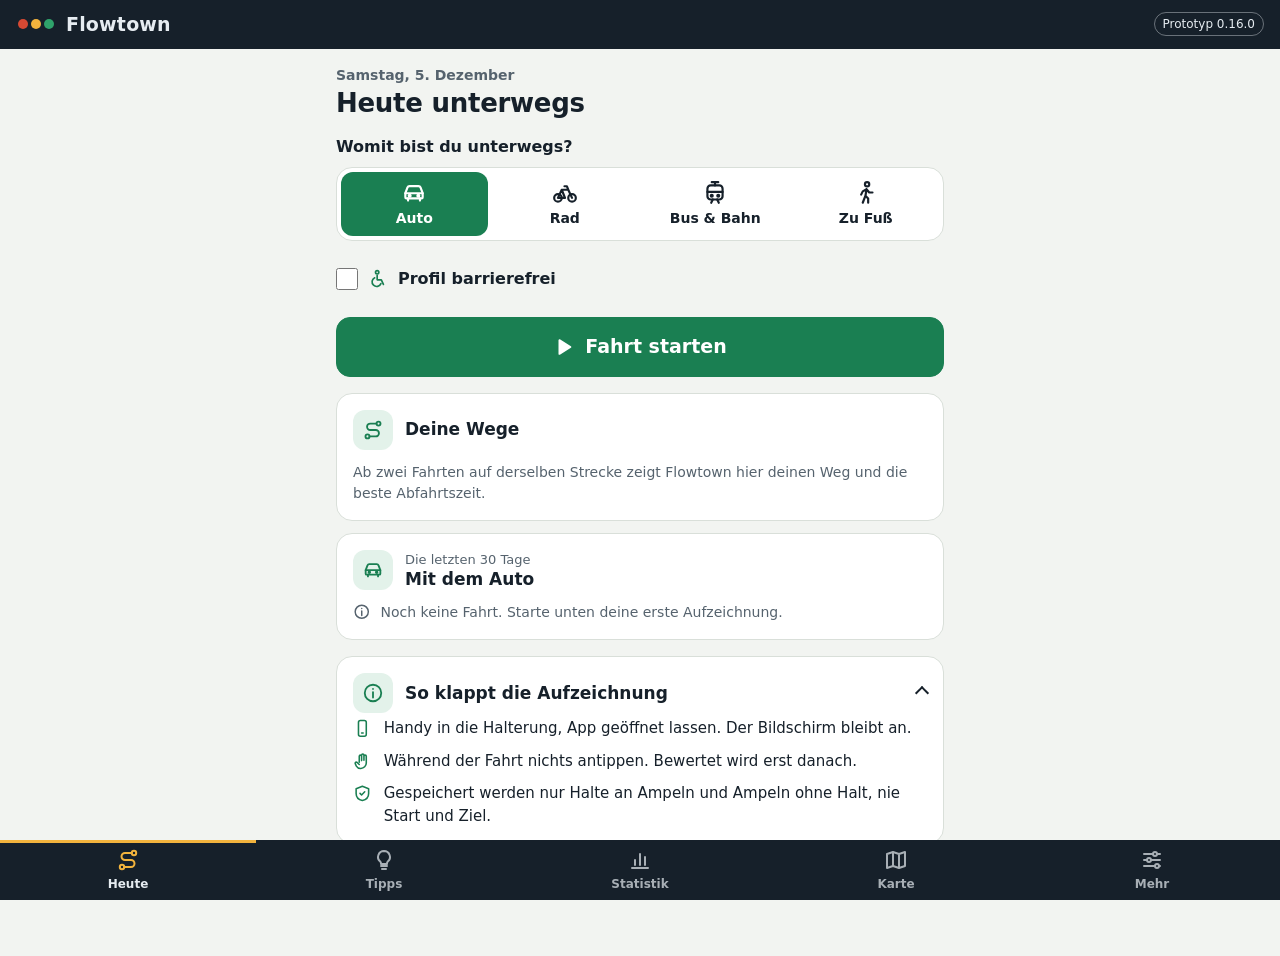
==== commit 00739fa8: "Übersichtlicher: Zeitleiste der Fahrten, Kennzahlen statt Fließtext (0.16.0) - Fahrten als Zeitleist" ====
--- a/index.html
+++ b/index.html
@@ -56,6 +56,7 @@
   <symbol id="i-calendar" viewBox="0 0 24 24"><rect x="3.5" y="5" width="17" height="15" rx="2"/><path d="M3.5 10h17M8 3v4M16 3v4"/></symbol>
   <symbol id="i-cloud" viewBox="0 0 24 24"><path d="M7 18.5h10.5a4 4 0 0 0 .4-8 6 6 0 0 0-11.6 1.6A3.5 3.5 0 0 0 7 18.5z"/></symbol>
   <symbol id="i-spark" viewBox="0 0 24 24"><path d="M12 3l1.8 5.2L19 10l-5.2 1.8L12 17l-1.8-5.2L5 10l5.2-1.8zM19 16l.8 2.2L22 19l-2.2.8L19 22l-.8-2.2L16 19l2.2-.8z"/></symbol>
+  <symbol id="i-chevron" viewBox="0 0 24 24"><path d="M9 6l6 6-6 6"/></symbol>
   <symbol id="i-x" viewBox="0 0 24 24"><path d="M6 6l12 12M18 6 6 18"/></symbol>
   <symbol id="i-bell" viewBox="0 0 24 24"><path d="M6 16v-5a6 6 0 0 1 12 0v5l1.5 2h-15zM10 21h4"/></symbol>
 </svg>
@@ -69,8 +70,7 @@
   <p id="app-error" class="msg warn app-error" role="alert" hidden></p>
   <!-- Fahren -->
   <section id="view-start" class="view" aria-labelledby="h-start">
-    <h2 id="h-start">Heute unterwegs</h2>
-    <p class="lead"><strong class="claim">Die grüne Welle beginnt bei dir.</strong><br>Weniger Stopps, weniger Sprit, in der Stadt und auf der Autobahn.</p>
+    <div class="hello"><p class="hello-date" id="today-date"></p><h2 id="h-start">Heute unterwegs</h2></div>
     <fieldset class="switch">
       <legend>Womit bist du unterwegs?</legend>
       <div class="switch-row">
@@ -96,14 +96,14 @@
     <button id="btn-start" class="btn primary big" type="button"><svg class="ic" aria-hidden="true"><use href="#i-play"/></svg><span id="btn-start-label">Fahrt starten</span></button>
     <p id="start-msg" class="msg" role="status" aria-live="polite"></p>
     <div id="today" class="today"></div>
-    <div class="card hints">
-      <div class="card-head"><span class="chip"><svg class="ic" aria-hidden="true"><use href="#i-info"/></svg></span><h3>So klappt die Aufzeichnung</h3></div>
+    <details class="card hints" id="hints">
+      <summary class="card-head"><span class="chip"><svg class="ic" aria-hidden="true"><use href="#i-info"/></svg></span><h3>So klappt die Aufzeichnung</h3></summary>
       <ul class="ilist">
         <li><svg class="ic" aria-hidden="true"><use href="#i-phone"/></svg><span id="hint-hold">Handy in die Halterung, App geöffnet lassen. Der Bildschirm bleibt an.</span></li>
         <li><svg class="ic" aria-hidden="true"><use href="#i-hand"/></svg><span id="hint-during">Während der Fahrt nichts antippen. Bewertet wird erst danach.</span></li>
         <li><svg class="ic" aria-hidden="true"><use href="#i-shield"/></svg><span>Gespeichert werden nur Halte an Ampeln und Ampeln ohne Halt, nie Start und Ziel.</span></li>
       </ul>
-    </div>
+    </details>
     <div id="last-trip"></div>
   </section>
 
@@ -141,15 +141,16 @@
   <section id="view-review" class="view" hidden aria-labelledby="h-review">
     <h2 id="h-review">Wie war deine Fahrt?</h2>
     <div id="review-bilanz"></div>
-    <p id="review-summary" class="lead"></p>
+    <div id="review-summary" class="pills"></div>
     <div id="review-list" class="list"></div>
     <button id="btn-review-done" class="btn primary big" type="button"><svg class="ic" aria-hidden="true"><use href="#i-check"/></svg>Fertig</button>
+    <button id="btn-review-delete" class="btn quiet" type="button"><svg class="ic" aria-hidden="true"><use href="#i-trash"/></svg><span>Diese Aufzeichnung löschen</span></button>
   </section>
 
   <!-- Tipps -->
   <section id="view-tips" class="view" hidden aria-labelledby="h-tips">
     <h2 id="h-tips">Deine Tipps</h2>
-    <p class="note"><svg class="ic" aria-hidden="true"><use href="#i-info"/></svg><span>Ausgewertet auf deinem Gerät aus deinen eigenen Fahrten und Wegen. Das ist eine feste Auswertung, noch keine KI. Schätzungen sind als solche gekennzeichnet.</span></p>
+    <p class="note"><svg class="ic" aria-hidden="true"><use href="#i-info"/></svg><span>Aus deinen Fahrten, auf deinem Gerät ausgewertet.</span></p>
     <div id="tips-body" class="today"></div>
   </section>
 
@@ -185,7 +186,7 @@
     <h2 id="h-more">Daten und Einstellungen</h2>
     <div class="card">
       <div class="card-head"><span class="chip"><svg class="ic" aria-hidden="true"><use href="#i-db"/></svg></span><h3>Deine Daten</h3></div>
-      <p class="small">Alle Daten bleiben auf diesem Gerät. Zum Auswerten kannst du sie als Datei exportieren und weitergeben.</p>
+      <p class="small muted">Alles bleibt auf diesem Gerät, bis du es exportierst.</p>
       <div class="btn-col">
         <button id="btn-export" class="btn" type="button"><svg class="ic" aria-hidden="true"><use href="#i-download"/></svg>Daten exportieren (JSON)</button>
         <button id="btn-export-csv" class="btn" type="button"><svg class="ic" aria-hidden="true"><use href="#i-download"/></svg>Halte exportieren (CSV)</button>
@@ -199,9 +200,12 @@
       </label>
       <p class="small muted" id="server-status" role="status" aria-live="polite"></p>
       <label class="check"><input type="checkbox" id="inp-wir"><svg class="ic" aria-hidden="true"><use href="#i-route"/></svg> Fahrten anonym beitragen</label>
-      <p class="small">Ebene „Wir“: Gesendet werden je Ampel nur Richtung, Zeitfenster und Wartezeit. Keine Uhrzeiten, keine Start- und Zielorte. Werte anderer siehst du erst, wenn mindestens fünf Personen an einer Ampel waren.</p>
       <label class="check"><input type="checkbox" id="inp-ki"><svg class="ic" aria-hidden="true"><use href="#i-spark"/></svg> KI-Einschätzung erlauben</label>
-      <p class="small">Auf Knopfdruck gehen zusammengefasste Werte deiner Tipps über den Server an Mistral (EU): Wartezeiten, Straßennamen der Ampeln, Wegdauern, Kosten. Keine Koordinaten, keine Start- und Zielorte. Gespeichert wird dabei nichts.</p>
+      <details class="more-info"><summary><svg class="ic" aria-hidden="true"><use href="#i-shield"/></svg>Was wird gesendet?</summary>
+        <ul class="ilist small">
+          <li><svg class="ic" aria-hidden="true"><use href="#i-route"/></svg><span><b>Beitragen:</b> je Ampel nur Richtung, Zeitfenster und Wartezeit. Keine Uhrzeiten, kein Start, kein Ziel. Werte anderer erscheinen ab fünf Personen.</span></li>
+          <li><svg class="ic" aria-hidden="true"><use href="#i-spark"/></svg><span><b>KI:</b> auf Knopfdruck zusammengefasste Werte an Mistral (EU), etwa Wartezeiten und Ampelnamen. Keine Koordinaten, nichts wird gespeichert.</span></li>
+        </ul></details>
       <button id="btn-server-test" class="btn" type="button"><svg class="ic" aria-hidden="true"><use href="#i-check"/></svg>Verbindung prüfen</button>
     </div>
     <div class="card">
@@ -222,7 +226,6 @@
           <option value="400">400 m</option>
         </select>
       </label>
-      <p class="small">So lässt sich aus den Daten nicht ablesen, wo du wohnst oder arbeitest.</p>
     </div>
     <div class="card">
       <div class="card-head"><span class="chip"><svg class="ic" aria-hidden="true"><use href="#i-light"/></svg></span><h3>Ampeldaten</h3></div>
@@ -231,7 +234,6 @@
     </div>
     <div class="card">
       <div class="card-head"><span class="chip"><svg class="ic" aria-hidden="true"><use href="#i-flask"/></svg></span><h3>Testen ohne Fahrt</h3></div>
-      <p class="small">Spielt eine simulierte Fahrt mit vier Demo-Ampeln ab. Die Demo-Daten sind markiert und lassen sich einzeln löschen.</p>
       <div class="btn-col">
         <button id="btn-demo" class="btn" type="button"><svg class="ic" aria-hidden="true"><use href="#i-play"/></svg>Testfahrt simulieren</button>
         <button id="btn-demo-clear" class="btn" type="button">Demo-Daten löschen</button>
--- a/style.css
+++ b/style.css
@@ -212,7 +212,7 @@
 .ki-list li{display:flex;gap:10px;align-items:flex-start}
 .ki-list .ic{color:var(--accent);margin-top:3px}
 .others{display:block;font-size:13px;color:var(--muted)}
-button.place{font:inherit;color:var(--accent);background:none;border:0;padding:0;margin:0;text-align:left;cursor:pointer;text-decoration:underline;text-decoration-style:dotted;text-underline-offset:3px;-webkit-tap-highlight-color:transparent}
+button.place{display:inline;font:inherit;color:var(--accent);background:none;border:0;padding:0;margin:0;text-align:left;cursor:pointer;text-decoration:underline;text-decoration-style:dotted;text-underline-offset:3px;-webkit-tap-highlight-color:transparent}
 button.place:focus-visible{outline:3px solid var(--accent);outline-offset:2px;border-radius:4px}
 .route-name button.place,.card-head h3 button.place{font-weight:inherit;color:inherit}
 dialog.peek{width:min(94vw,560px);max-width:none;padding:0;border:0;border-radius:18px;background:var(--surface);color:var(--fg);box-shadow:0 10px 40px rgba(0,0,0,.35)}
@@ -223,3 +223,45 @@
 .peek-close{min-height:44px;min-width:44px;padding:8px}
 #peek-map{height:min(55vh,420px);margin:0 12px;border-radius:12px;border:1px solid var(--line)}
 #peek-meta{padding:8px 16px 14px}
+
+/* ---------- 0.16: übersichtlicher ---------- */
+.hello{display:flex;flex-direction:column;gap:2px}
+.hello-date{font-size:14px;font-weight:600;color:var(--muted);margin:0}
+.pills{display:flex;flex-wrap:wrap;gap:8px;align-items:center}
+.pill{display:inline-flex;align-items:center;gap:5px;font-size:14px;font-weight:700;padding:5px 10px;border-radius:999px;background:var(--bg);color:var(--fg);font-variant-numeric:tabular-nums;white-space:nowrap}
+.pill .ic{width:16px;height:16px}
+.pill.green{background:var(--tint);color:var(--accent)}
+.pill.amber{background:var(--amber-tint);color:var(--amber-ink)}
+.pill.red{background:var(--bad-tint);color:var(--bad)}
+.pills .ask{flex-basis:100%;margin-top:4px}
+.btn.quiet{background:transparent;border-color:transparent;color:var(--accent);min-height:44px;align-self:flex-start;padding-inline:4px}
+.btn.quiet:active{background:var(--bg)}
+#btn-review-delete{color:var(--bad);align-self:center}
+.day{display:flex;flex-direction:column;gap:6px}
+.day + .day{margin-top:6px}
+.day-title{margin:0;font-size:13px;font-weight:700;letter-spacing:.04em;text-transform:uppercase;color:var(--muted)}
+.tlist{list-style:none;margin:0;padding:0;display:flex;flex-direction:column}
+.tlist li + li{border-top:1px solid var(--line)}
+.trow{all:unset;box-sizing:border-box;width:100%;display:flex;align-items:center;gap:10px;padding:10px 2px;cursor:pointer;-webkit-tap-highlight-color:transparent}
+.trow:focus-visible{outline:3px solid var(--accent);outline-offset:2px;border-radius:8px}
+.t-time{width:44px;flex:none;font-weight:700;font-variant-numeric:tabular-nums}
+.t-main{flex:1;min-width:0;display:flex;flex-direction:column}
+.t-main b{font-size:15px}
+.t-sub{font-size:13px;color:var(--muted)}
+.t-pills{display:flex;gap:4px;flex:none}
+.t-pills .pill{padding:4px 8px;font-size:13px}
+.t-go,.tt-go{width:18px;height:18px;color:var(--muted);flex:none}
+.timeline{padding-block:12px}
+.top-tip{all:unset;box-sizing:border-box;display:flex;align-items:center;gap:12px;background:var(--amber-tint);border-radius:16px;padding:12px 14px;cursor:pointer;font-weight:600}
+.top-tip:focus-visible{outline:3px solid var(--accent);outline-offset:2px}
+.tt-text{flex:1;min-width:0;display:flex;flex-direction:column;gap:2px}
+.tt-text .meta{font-size:12px;font-weight:700;letter-spacing:.06em;text-transform:uppercase;color:var(--amber-ink)}
+details.hints summary.card-head{list-style:none;cursor:pointer}
+details.hints summary.card-head::-webkit-details-marker{display:none}
+details.hints summary.card-head::after{margin-left:auto}
+details.hints:not([open]){padding-block:12px}
+details.hints[open] .ilist{margin-top:4px}
+.more-info summary{min-height:36px;font-size:14px;color:var(--accent)}
+.more-info[open] summary{margin-bottom:6px}
+details.hints summary.card-head{color:inherit;min-height:0}
+.t-sub span{white-space:nowrap}
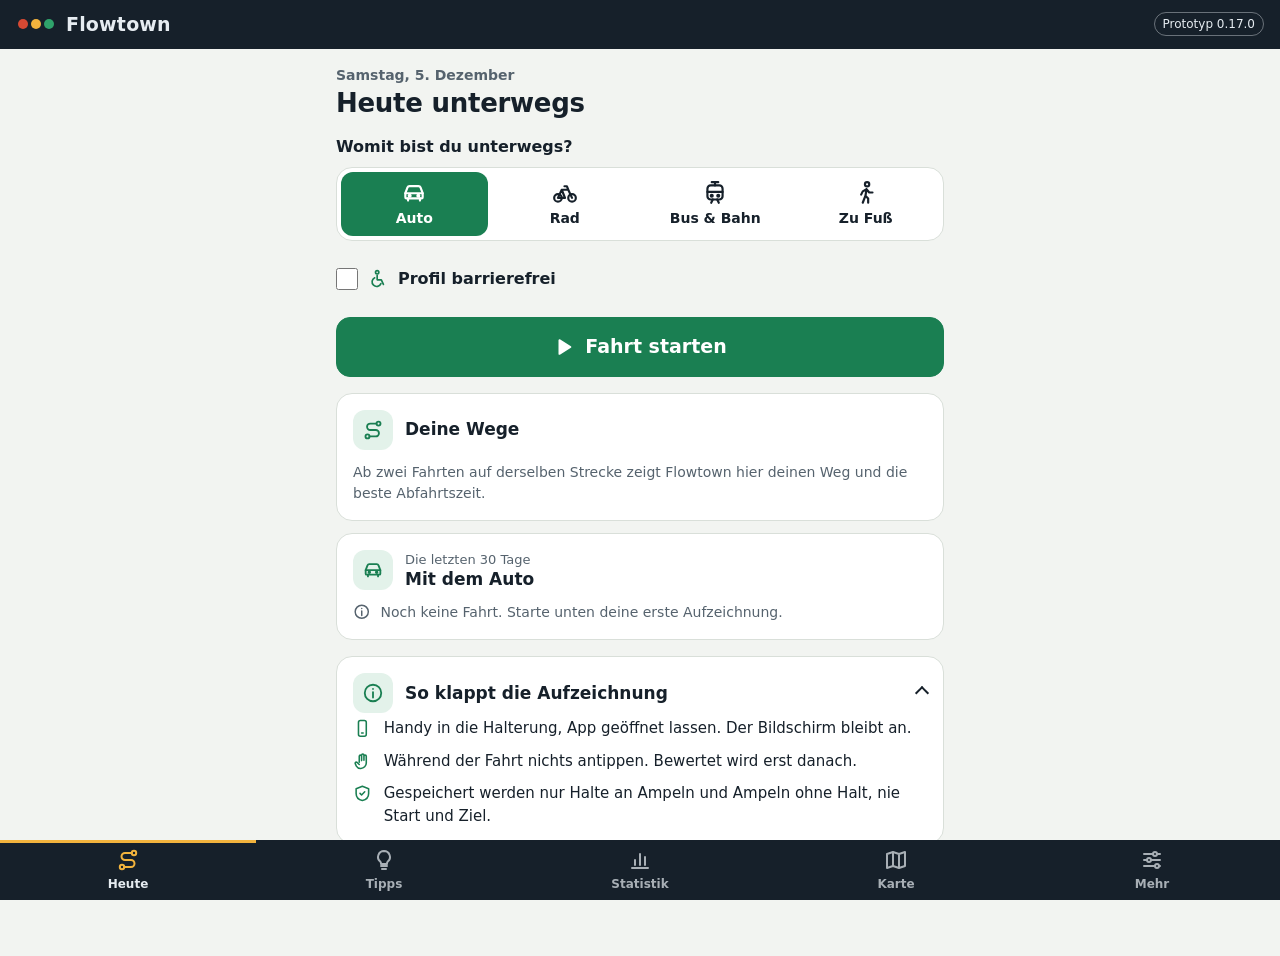
==== commit 739b1f0c: "Verkehrslage vor der Fahrt: Stau, Baustellen, Sperrungen auf den eigenen Wegen (0.17.0) Server holt " ====
--- a/index.html
+++ b/index.html
@@ -200,10 +200,12 @@
       </label>
       <p class="small muted" id="server-status" role="status" aria-live="polite"></p>
       <label class="check"><input type="checkbox" id="inp-wir"><svg class="ic" aria-hidden="true"><use href="#i-route"/></svg> Fahrten anonym beitragen</label>
+      <label class="check"><input type="checkbox" id="inp-lage"><svg class="ic" aria-hidden="true"><use href="#i-alert"/></svg> Verkehrslage vor der Fahrt</label>
       <label class="check"><input type="checkbox" id="inp-ki"><svg class="ic" aria-hidden="true"><use href="#i-spark"/></svg> KI-Einschätzung erlauben</label>
       <details class="more-info"><summary><svg class="ic" aria-hidden="true"><use href="#i-shield"/></svg>Was wird gesendet?</summary>
         <ul class="ilist small">
           <li><svg class="ic" aria-hidden="true"><use href="#i-route"/></svg><span><b>Beitragen:</b> je Ampel nur Richtung, Zeitfenster und Wartezeit. Keine Uhrzeiten, kein Start, kein Ziel. Werte anderer erscheinen ab fünf Personen.</span></li>
+          <li><svg class="ic" aria-hidden="true"><use href="#i-alert"/></svg><span><b>Verkehrslage:</b> Die App lädt die Lage für ganz Bielefeld und prüft auf dem Handy, was deine Wege betrifft. Über dich wird dabei nichts gesendet.</span></li>
           <li><svg class="ic" aria-hidden="true"><use href="#i-spark"/></svg><span><b>KI:</b> auf Knopfdruck zusammengefasste Werte an Mistral (EU), etwa Wartezeiten und Ampelnamen. Keine Koordinaten, nichts wird gespeichert.</span></li>
         </ul></details>
       <button id="btn-server-test" class="btn" type="button"><svg class="ic" aria-hidden="true"><use href="#i-check"/></svg>Verbindung prüfen</button>
--- a/style.css
+++ b/style.css
@@ -265,3 +265,15 @@
 .more-info[open] summary{margin-bottom:6px}
 details.hints summary.card-head{color:inherit;min-height:0}
 .t-sub span{white-space:nowrap}
+/* Verkehrslage vor der Fahrt */
+.lg-list{list-style:none;margin:0;padding:0;display:flex;flex-direction:column;gap:10px}
+.lg{display:flex;gap:10px;align-items:flex-start}
+.lg>div{display:flex;flex-direction:column;gap:2px;min-width:0}
+.lg-dot{width:12px;height:12px;border-radius:50%;margin-top:5px;flex:none;background:var(--amber)}
+.lg.red .lg-dot{background:var(--bad)}
+.lg-text{color:var(--fg);line-height:1.35}
+.lg-src{margin:8px 0 0}
+.lage.ok{padding-top:12px;padding-bottom:12px}
+.lg-ok{display:flex;gap:10px;align-items:center;color:var(--accent)}
+.lg-ok span{color:inherit}
+.lg-ok b{font-weight:700}
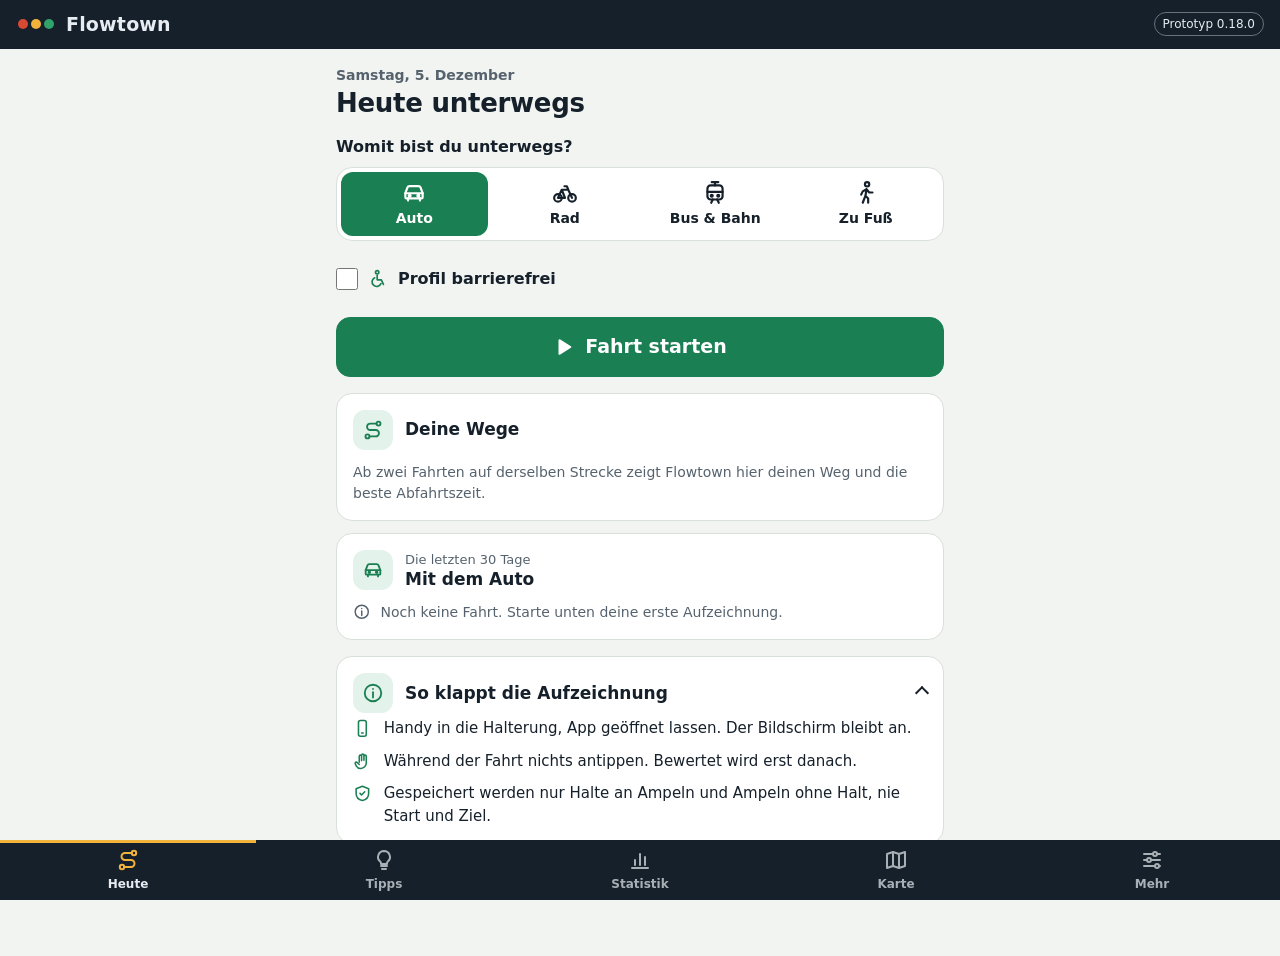
==== commit acba40d8: "Vor der Fahrt über dem Start-Knopf, Ziele prüfen mit Abfahrtsleiste (0.18.0) Lage als eine aufklappb" ====
--- a/index.html
+++ b/index.html
@@ -93,6 +93,7 @@
         <option value="andere">andere Einschränkung</option>
       </select>
     </div>
+    <div id="vorfahrt" class="vorfahrt" hidden></div>
     <button id="btn-start" class="btn primary big" type="button"><svg class="ic" aria-hidden="true"><use href="#i-play"/></svg><span id="btn-start-label">Fahrt starten</span></button>
     <p id="start-msg" class="msg" role="status" aria-live="polite"></p>
     <div id="today" class="today"></div>
--- a/style.css
+++ b/style.css
@@ -277,3 +277,45 @@
 .lg-ok{display:flex;gap:10px;align-items:center;color:var(--accent)}
 .lg-ok span{color:inherit}
 .lg-ok b{font-weight:700}
+/* Vor der Fahrt: über dem Start-Knopf */
+.vorfahrt{margin:4px 0 12px}
+.vf{display:flex;flex-direction:column;gap:10px;padding-top:12px;padding-bottom:12px}
+.vf-title{margin:0;font-size:13px;font-weight:700;letter-spacing:.06em;text-transform:uppercase;color:var(--muted)}
+.vf-line{display:flex;align-items:center;gap:10px;margin:0;font-size:16px;min-height:28px}
+.vf-line.ok{color:var(--accent);font-weight:600}
+button.vf-line{all:unset;box-sizing:border-box;display:flex;align-items:center;gap:10px;width:100%;min-height:44px;cursor:pointer;font-size:16px;border-radius:10px;padding:4px 6px;margin:0 -6px}
+button.vf-line.red{background:var(--bad-tint)}
+button.vf-line.amber{background:var(--amber-tint)}
+button.vf-line>span:nth-child(2){flex:1;min-width:0}
+button.vf-line:focus-visible{outline:3px solid var(--accent);outline-offset:2px}
+.vf-chev{transition:transform .15s}
+button.vf-line[aria-expanded="true"] .vf-chev{transform:rotate(90deg)}
+.vf-hint{margin:0}
+.vf-chips{display:flex;flex-wrap:wrap;gap:8px}
+.vf-chip{font:inherit;font-size:15px;min-height:40px;padding:6px 14px;border-radius:999px;border:1.5px solid var(--line);background:var(--surface);color:var(--fg);cursor:pointer}
+.vf-chip.on{border-color:var(--accent);background:var(--tint);color:var(--accent);font-weight:600}
+.vf-chip.add{border-style:dashed;color:var(--muted)}
+.vf-chip:disabled{opacity:.45;cursor:default}
+.vf-chip:focus-visible{outline:3px solid var(--accent);outline-offset:2px}
+.vf-panel{display:flex;flex-direction:column;gap:10px;border-top:1px solid var(--line);padding-top:12px}
+.vf-phead{display:flex;align-items:center;gap:12px}
+.vf-phead b{flex:1;font-size:18px}
+.vf-x{background:none;border:0;color:var(--muted);width:44px;height:44px;display:grid;place-items:center;cursor:pointer;margin:-8px -10px -8px 0}
+.btn-link{font:inherit;font-size:14px;background:none;border:0;padding:4px 2px;color:var(--accent);text-decoration:underline;cursor:pointer}
+.vf-sum{display:flex;align-items:baseline;gap:10px;flex-wrap:wrap}
+.vf-dur{font-size:28px;line-height:1}
+.vf-form{display:flex;gap:8px}
+.vf-form input{flex:1;min-width:0;font:inherit;font-size:16px;min-height:44px;padding:8px 12px;border-radius:10px;border:1.5px solid var(--line);background:var(--surface);color:var(--fg)}
+.vf-form .btn{min-height:44px}
+.vf-orte{list-style:none;margin:0;padding:0;display:flex;flex-direction:column;gap:6px}
+.vf-ort{all:unset;box-sizing:border-box;display:flex;flex-direction:column;gap:2px;width:100%;padding:10px 12px;border-radius:10px;border:1.5px solid var(--line);cursor:pointer}
+.vf-ort:focus-visible{outline:3px solid var(--accent);outline-offset:2px}
+.vf-h4{margin:4px 0 0;font-size:15px}
+.vf-bars{display:flex;justify-content:space-between;align-items:flex-end;gap:6px;padding-top:4px}
+.vf-col{flex:1;display:flex;flex-direction:column;align-items:center;gap:3px;font-size:13px;color:var(--muted)}
+.vf-bar{width:70%;max-width:40px;border-radius:6px;background:color-mix(in srgb,var(--muted) 22%,transparent);border:1px solid var(--line)}
+.vf-col.best{color:var(--fg);font-weight:700}
+.vf-col.best .vf-bar{background:var(--tint);border:2px solid var(--accent)}
+.vf-v{font-variant-numeric:tabular-nums}
+.danger-text{color:var(--bad)}
+.vf-line.red .lg-dot{background:var(--bad)}
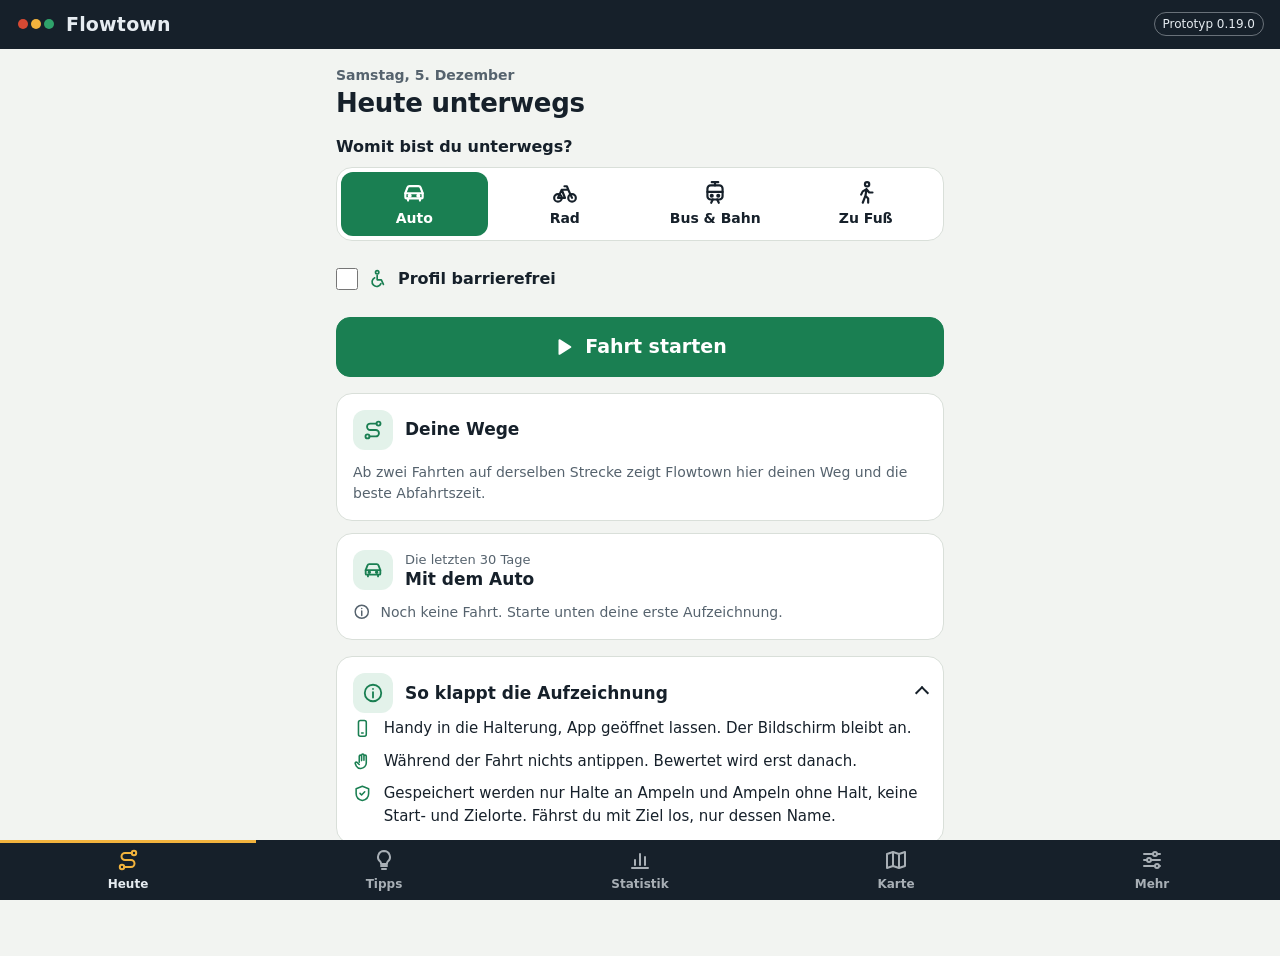
==== commit 876fb923: "Fahrt mit Ziel starten, Plan gegen Wirklichkeit in der Fahrtbilanz (0.19.0) Im Ziel-Panel startet „F" ====
--- a/index.html
+++ b/index.html
@@ -102,7 +102,7 @@
       <ul class="ilist">
         <li><svg class="ic" aria-hidden="true"><use href="#i-phone"/></svg><span id="hint-hold">Handy in die Halterung, App geöffnet lassen. Der Bildschirm bleibt an.</span></li>
         <li><svg class="ic" aria-hidden="true"><use href="#i-hand"/></svg><span id="hint-during">Während der Fahrt nichts antippen. Bewertet wird erst danach.</span></li>
-        <li><svg class="ic" aria-hidden="true"><use href="#i-shield"/></svg><span>Gespeichert werden nur Halte an Ampeln und Ampeln ohne Halt, nie Start und Ziel.</span></li>
+        <li><svg class="ic" aria-hidden="true"><use href="#i-shield"/></svg><span>Gespeichert werden nur Halte an Ampeln und Ampeln ohne Halt, keine Start- und Zielorte. Fährst du mit Ziel los, nur dessen Name.</span></li>
       </ul>
     </details>
     <div id="last-trip"></div>
--- a/style.css
+++ b/style.css
@@ -319,3 +319,21 @@
 .vf-v{font-variant-numeric:tabular-nums}
 .danger-text{color:var(--bad)}
 .vf-line.red .lg-dot{background:var(--bad)}
+/* Plan gegen Wirklichkeit */
+.plan{display:flex;flex-direction:column;gap:6px;border-top:1px solid var(--line);padding-top:12px;margin-top:4px}
+.plan .vf-h4{display:flex;align-items:center;gap:6px}
+.pl-row{display:flex;justify-content:space-between;font-size:15px}
+.pl-bar{display:flex;height:14px;border-radius:7px;overflow:hidden;background:transparent}
+.pl-seg{display:block;height:100%;background:color-mix(in srgb,var(--muted) 25%,transparent)}
+.pl-seg.plan{border-radius:7px;background:var(--tint);border:1px solid var(--accent)}
+.pl-seg.slow{background:var(--bad)}
+.pl-seg.amp{background:var(--amber)}
+.pl-legend{list-style:none;margin:2px 0 0;padding:0;display:flex;flex-direction:column;gap:4px;font-size:14px}
+.pl-legend li{display:flex;align-items:center;gap:8px}
+.lg-dot.red{background:var(--bad)}
+.pl-legend .lg-dot{margin-top:0}
+.pl-verdict{margin:4px 0 0;font-weight:700}
+.vf-hist{background:var(--bg);border-radius:12px;padding:10px 12px}
+.vf-hist .vf-h4{margin:0 0 4px}
+.vf-hist p{margin:0}
+.vf-panel .btn.primary{min-height:48px}
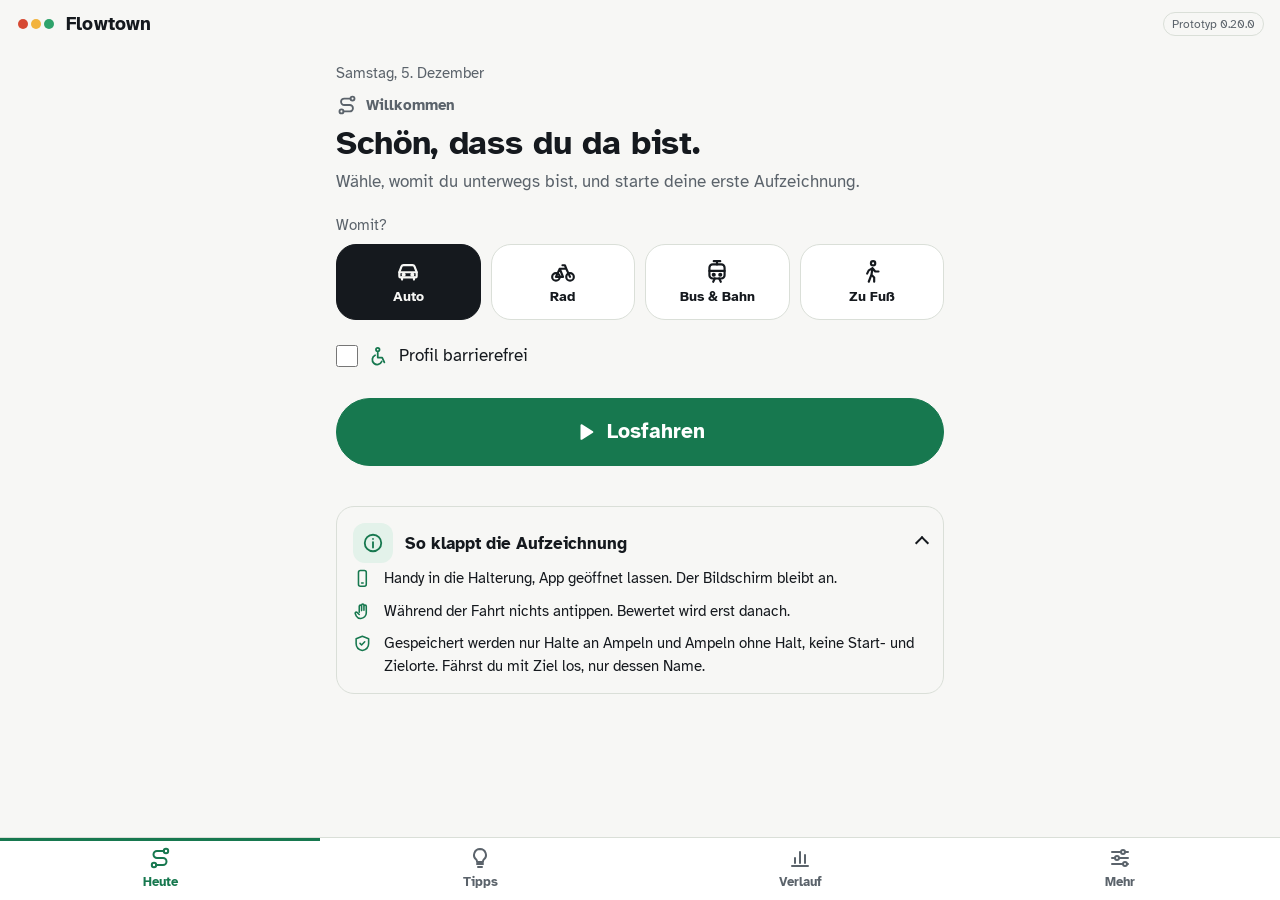
==== commit 2b08a688: "Neues Layout „Klar“: ein Satz, ein Knopf, Farbe als Bedeutung (0.20.0) Heute zeigt oben die Lage als" ====
--- a/index.html
+++ b/index.html
@@ -5,7 +5,8 @@
 <meta name="viewport" content="width=device-width,initial-scale=1,viewport-fit=cover">
 <title>Flowtown</title>
 <meta name="description" content="Flowtown – Die grüne Welle beginnt bei dir. Weniger Stopps, weniger Sprit, in der Stadt und auf der Autobahn. Prototyp: zeichnet Halte an Ampeln auf und zeigt, wo du wartest.">
-<meta name="theme-color" content="#16202a">
+<meta name="theme-color" content="#f7f7f5" media="(prefers-color-scheme: light)">
+<meta name="theme-color" content="#0f151b" media="(prefers-color-scheme: dark)">
 <link rel="manifest" href="manifest.webmanifest">
 <link rel="icon" href="icon.svg" type="image/svg+xml">
 <link rel="apple-touch-icon" href="icon-192.png">
@@ -70,9 +71,15 @@
   <p id="app-error" class="msg warn app-error" role="alert" hidden></p>
   <!-- Fahren -->
   <section id="view-start" class="view" aria-labelledby="h-start">
-    <div class="hello"><p class="hello-date" id="today-date"></p><h2 id="h-start">Heute unterwegs</h2></div>
+    <p class="hello-date" id="today-date"></p>
+    <div id="status" class="status ok">
+      <span class="st-label" id="st-label"><svg class="ic" aria-hidden="true"><use href="#i-check"/></svg><span id="st-label-text">Vor der Fahrt</span></span>
+      <h2 id="h-start" class="st-title" aria-live="polite">Heute unterwegs</h2>
+      <p class="st-sub" id="st-sub"></p>
+      <div id="st-detail"></div>
+    </div>
     <fieldset class="switch">
-      <legend>Womit bist du unterwegs?</legend>
+      <legend>Womit?</legend>
       <div class="switch-row">
         <label><input type="radio" name="mgroup" value="auto" checked><span><svg class="ic" aria-hidden="true"><use href="#i-car"/></svg>Auto</span></label>
         <label><input type="radio" name="mgroup" value="rad"><span><svg class="ic" aria-hidden="true"><use href="#i-bike"/></svg>Rad</span></label>
@@ -93,9 +100,9 @@
         <option value="andere">andere Einschränkung</option>
       </select>
     </div>
+    <button id="btn-start" class="btn primary big go" type="button"><svg class="ic" aria-hidden="true"><use href="#i-play"/></svg><span id="btn-start-label">Losfahren</span></button>
+    <p id="start-msg" class="msg" role="status" aria-live="polite"></p>
     <div id="vorfahrt" class="vorfahrt" hidden></div>
-    <button id="btn-start" class="btn primary big" type="button"><svg class="ic" aria-hidden="true"><use href="#i-play"/></svg><span id="btn-start-label">Fahrt starten</span></button>
-    <p id="start-msg" class="msg" role="status" aria-live="polite"></p>
     <div id="today" class="today"></div>
     <details class="card hints" id="hints">
       <summary class="card-head"><span class="chip"><svg class="ic" aria-hidden="true"><use href="#i-info"/></svg></span><h3>So klappt die Aufzeichnung</h3></summary>
@@ -105,7 +112,6 @@
         <li><svg class="ic" aria-hidden="true"><use href="#i-shield"/></svg><span>Gespeichert werden nur Halte an Ampeln und Ampeln ohne Halt, keine Start- und Zielorte. Fährst du mit Ziel los, nur dessen Name.</span></li>
       </ul>
     </details>
-    <div id="last-trip"></div>
   </section>
 
   <!-- Aufzeichnung -->
@@ -140,10 +146,15 @@
 
   <!-- Bewertung -->
   <section id="view-review" class="view" hidden aria-labelledby="h-review">
-    <h2 id="h-review">Wie war deine Fahrt?</h2>
-    <div id="review-bilanz"></div>
-    <div id="review-summary" class="pills"></div>
+    <span class="st-label hist" id="review-label">Fahrt beendet</span>
+    <h2 id="h-review" class="st-title">Wie war deine Fahrt?</h2>
+    <div id="review-head" class="review-head"></div>
+    <h3 class="ask-title" id="review-ask">Wie war es an den Ampeln?</h3>
     <div id="review-list" class="list"></div>
+    <details class="more-box" id="review-more"><summary><svg class="ic" aria-hidden="true"><use href="#i-list"/></svg>Alle Details</summary>
+      <div id="review-summary" class="pills"></div>
+      <div id="review-bilanz"></div>
+    </details>
     <button id="btn-review-done" class="btn primary big" type="button"><svg class="ic" aria-hidden="true"><use href="#i-check"/></svg>Fertig</button>
     <button id="btn-review-delete" class="btn quiet" type="button"><svg class="ic" aria-hidden="true"><use href="#i-trash"/></svg><span>Diese Aufzeichnung löschen</span></button>
   </section>
@@ -157,7 +168,10 @@
 
   <!-- Statistik -->
   <section id="view-stats" class="view" hidden aria-labelledby="h-stats">
-    <h2 id="h-stats">Deine Wartezeit</h2>
+    <h2 id="h-stats">Verlauf</h2>
+    <div id="hist-top" class="today"></div>
+    <button type="button" class="world-link" data-goto="map"><svg class="ic" aria-hidden="true"><use href="#i-map"/></svg><span><b>Karte</b><span>Wo es in Bielefeld hakt</span></span><svg class="ic" aria-hidden="true"><use href="#i-chevron"/></svg></button>
+    <h3 class="sec-title">Deine Wartezeit</h3>
     <div class="seg" role="group" aria-label="Zeitraum">
       <button type="button" data-range="week" aria-pressed="true"><svg class="ic" aria-hidden="true"><use href="#i-calendar"/></svg>Diese Woche</button>
       <button type="button" data-range="all" aria-pressed="false"><svg class="ic" aria-hidden="true"><use href="#i-list"/></svg>Gesamt</button>
@@ -168,6 +182,7 @@
 
   <!-- Karte -->
   <section id="view-map" class="view view-map" hidden aria-labelledby="h-map">
+    <button type="button" class="back-link" data-goto="stats"><svg class="ic flip" aria-hidden="true"><use href="#i-chevron"/></svg>Verlauf</button>
     <h2 id="h-map">Deine Warte-Wolke</h2>
     <div class="seg" id="map-mode" role="group" aria-label="Ansicht der Karte">
       <button type="button" data-mode="signals" aria-pressed="true"><svg class="ic" aria-hidden="true"><use href="#i-light"/></svg>Ampeln</button>
@@ -263,11 +278,10 @@
 </dialog>
 
 <nav class="tabs" aria-label="Hauptnavigation">
-  <button type="button" data-view="start" aria-current="page"><svg class="ic" aria-hidden="true"><use href="#i-route"/></svg><span>Heute</span></button>
-  <button type="button" data-view="tips"><svg class="ic" aria-hidden="true"><use href="#i-bulb"/></svg><span>Tipps</span></button>
-  <button type="button" data-view="stats"><svg class="ic" aria-hidden="true"><use href="#i-chart"/></svg><span>Statistik</span></button>
-  <button type="button" data-view="map"><svg class="ic" aria-hidden="true"><use href="#i-map"/></svg><span>Karte</span></button>
-  <button type="button" data-view="more"><svg class="ic" aria-hidden="true"><use href="#i-sliders"/></svg><span>Mehr</span></button>
+  <button type="button" data-view="start" data-world="go" aria-current="page"><svg class="ic" aria-hidden="true"><use href="#i-route"/></svg><span>Heute</span></button>
+  <button type="button" data-view="tips" data-world="tip"><svg class="ic" aria-hidden="true"><use href="#i-bulb"/></svg><span>Tipps</span></button>
+  <button type="button" data-view="stats" data-world="hist"><svg class="ic" aria-hidden="true"><use href="#i-chart"/></svg><span>Verlauf</span></button>
+  <button type="button" data-view="more" data-world="more"><svg class="ic" aria-hidden="true"><use href="#i-sliders"/></svg><span>Mehr</span></button>
 </nav>
 
 <script>
--- a/style.css
+++ b/style.css
@@ -1,18 +1,33 @@
+@font-face{font-family:"Atkinson Hyperlegible";font-style:normal;font-weight:400;font-display:swap;src:url(vendor/fonts/atkinson-hyperlegible-latin-400-normal.woff2) format("woff2");unicode-range:U+0000-00FF,U+0131,U+0152-0153,U+02BB-02BC,U+02C6,U+02DA,U+02DC,U+0304,U+0308,U+0329,U+2000-206F,U+20AC,U+2122,U+2191,U+2193,U+2212,U+2215,U+FEFF,U+FFFD}
+@font-face{font-family:"Atkinson Hyperlegible";font-style:normal;font-weight:700;font-display:swap;src:url(vendor/fonts/atkinson-hyperlegible-latin-700-normal.woff2) format("woff2");unicode-range:U+0000-00FF,U+0131,U+0152-0153,U+02BB-02BC,U+02C6,U+02DA,U+02DC,U+0304,U+0308,U+0329,U+2000-206F,U+20AC,U+2122,U+2191,U+2193,U+2212,U+2215,U+FEFF,U+FFFD}
+@font-face{font-family:"Atkinson Hyperlegible";font-style:normal;font-weight:400;font-display:swap;src:url(vendor/fonts/atkinson-hyperlegible-latin-ext-400-normal.woff2) format("woff2");unicode-range:U+0100-02BA,U+02BD-02C5,U+02C7-02CC,U+02CE-02D7,U+02DD-02FF,U+1E00-1E9F,U+20A0-20AB,U+20AD-20C0,U+2C60-2C7F,U+A720-A7FF}
+@font-face{font-family:"Atkinson Hyperlegible";font-style:normal;font-weight:700;font-display:swap;src:url(vendor/fonts/atkinson-hyperlegible-latin-ext-700-normal.woff2) format("woff2");unicode-range:U+0100-02BA,U+02BD-02C5,U+02C7-02CC,U+02CE-02D7,U+02DD-02FF,U+1E00-1E9F,U+20A0-20AB,U+20AD-20C0,U+2C60-2C7F,U+A720-A7FF}
 :root{
-  --bg:#f2f4f1; --surface:#ffffff; --fg:#16202a; --muted:#56636e; --line:#d9dfd9;
-  --accent:#1a7f52; --on-accent:#ffffff; --tint:#e3f2ea;
-  --amber:#f2b33d; --amber-ink:#7a5200; --amber-tint:#fcefd2;
-  --good:#1a7f52; --warn:#b7791f; --bad:#c43b27; --bad-tint:#fbe7e3; --warn-bg:#fcefd2;
-  --nav:#16202a; --on-nav:#e6ecf1;
+  --bg:#f7f7f5; --surface:#ffffff; --fg:#15191e; --muted:#5b636b; --line:#dadfd8;
+  --accent:#17784f; --on-accent:#ffffff; --tint:#e3f2ea;
+  --amber:#e0a000; --amber-ink:#7a5200; --amber-tint:#fcefd2;
+  --good:#17784f; --warn:#b7791f; --bad:#c4382a; --bad-tint:#fbe5e1; --warn-bg:#fcefd2;
+  --nav:#ffffff; --on-nav:#5b636b;
+  /* Farbwelten: Vor der Fahrt, Tipps, Verlauf, Karte */
+  --w-vor-bg:#e6eefc; --w-vor-ink:#173c8c; --w-vor-acc:#2557c7;
+  --w-tip-bg:#eee8fc; --w-tip-ink:#4c2e9b;
+  --w-hist-bg:#fff0d1; --w-hist-ink:#6b4500;
+  --w-map-bg:#ddf3f0; --w-map-ink:#0b5a53;
+  --drive-bg:#10261c; --drive-fg:#ffffff; --drive-muted:#cfe9db;
   color-scheme:light;
 }
 @media (prefers-color-scheme: dark){
   :root{
-    --bg:#0f151b; --surface:#172029; --fg:#e6ecf1; --muted:#9aa8b4; --line:#2a3642;
+    --bg:#0f151b; --surface:#172029; --fg:#e8edf1; --muted:#a3adb6; --line:#2a3642;
     --accent:#3fbf84; --on-accent:#0b1722; --tint:#16352a;
     --amber:#f2b33d; --amber-ink:#f2b33d; --amber-tint:#3a2f15;
     --good:#3fbf84; --warn:#f0b73c; --bad:#f0614a; --bad-tint:#3b1d19; --warn-bg:#3a2f15;
-    --nav:#0b1117; --on-nav:#e6ecf1;
+    --nav:#121a21; --on-nav:#a3adb6;
+    --w-vor-bg:#17264a; --w-vor-ink:#bccfff; --w-vor-acc:#7ea2ff;
+    --w-tip-bg:#261d45; --w-tip-ink:#d3c6ff;
+    --w-hist-bg:#33270f; --w-hist-ink:#f5cf7a;
+    --w-map-bg:#0f302c; --w-map-ink:#8ce3d6;
+    --drive-bg:#0a1a13; --drive-fg:#ffffff; --drive-muted:#b8dcc9;
     color-scheme:dark;
   }
 }
@@ -20,7 +35,7 @@
 [hidden]{display:none!important}
 html,body{margin:0}
 button,label,select,.btn{touch-action:manipulation;-webkit-tap-highlight-color:rgba(0,0,0,.08)}
-body{background:var(--bg);color:var(--fg);font:16px/1.5 system-ui,-apple-system,"Segoe UI",Roboto,sans-serif;display:block;min-height:100vh}
+body{background:var(--bg);color:var(--fg);font:17px/1.5 "Atkinson Hyperlegible",system-ui,-apple-system,"Segoe UI",Roboto,sans-serif;display:block;min-height:100vh}
 .top{position:sticky;top:0;z-index:1100;display:flex;align-items:center;gap:10px;padding:calc(10px + env(safe-area-inset-top,0px)) max(16px,env(safe-area-inset-right,0px)) 10px max(16px,env(safe-area-inset-left,0px));background:var(--nav);color:var(--on-nav)}
 .top h1{font-size:19px;margin:0;font-weight:700;letter-spacing:.01em}
 .logo{width:40px;height:14px;flex:none}
@@ -337,3 +352,120 @@
 .vf-hist .vf-h4{margin:0 0 4px}
 .vf-hist p{margin:0}
 .vf-panel .btn.primary{min-height:48px}
+
+/* ---------- 0.20: „Klar“ – ein Satz, ein Knopf, Farbe als Bedeutung ---------- */
+.top{background:var(--bg);color:var(--fg);border-bottom:1px solid transparent}
+.top h1{font-size:19px}
+.proto{color:var(--muted);border-color:var(--line);font-size:12px}
+.view{gap:20px;padding-top:12px}
+.card{border-radius:18px;border-color:var(--line)}
+h2{font-size:30px;line-height:1.12}
+.hello-date{font-size:15px;font-weight:400;margin:0 0 -10px}
+/* Lage als Satz */
+.status{display:flex;flex-direction:column;gap:8px}
+.st-label{display:inline-flex;align-items:center;gap:8px;font-size:15px;font-weight:700;color:var(--accent)}
+.st-label .ic{width:22px;height:22px}
+.status.red .st-label{color:var(--bad)}
+.status.amber .st-label{color:var(--amber-ink)}
+.status.neutral .st-label{color:var(--muted)}
+.st-title{font-size:34px;line-height:1.1;font-weight:700;margin:0}
+.st-sub{font-size:17px;line-height:1.4;color:var(--muted);margin:0}
+#st-detail:empty{display:none}
+#st-detail{display:flex;flex-direction:column;gap:10px;align-items:flex-start}
+#st-detail .btn-link{font-size:16px;padding:6px 0;min-height:44px}
+/* Verkehrsmittel: vier ruhige Knöpfe */
+.switch legend{font-weight:400;color:var(--muted);font-size:15px}
+.switch-row{background:transparent;border:0;padding:0;gap:10px}
+.switch span{min-height:76px;border:1.5px solid var(--line);background:var(--surface);border-radius:20px;font-size:14px}
+.switch input:checked+span{background:var(--fg);color:var(--bg);border-color:var(--fg)}
+.switch-row.sub{gap:8px;min-width:0}
+.switch-row.sub span{min-height:48px;border-radius:16px}
+.access-row{margin-top:-6px}
+.check{font-weight:400}
+/* der eine Knopf */
+.btn.big.go{min-height:68px;border-radius:34px;font-size:21px;font-weight:700}
+.btn.primary{border-radius:999px}
+.btn{border-radius:14px}
+/* Woanders hin? – blaue Welt */
+.vorfahrt{margin:0}
+.vf.world-vor{background:var(--w-vor-bg);color:var(--w-vor-ink);border-radius:20px;padding:16px;display:flex;flex-direction:column;gap:12px}
+.world-vor .vf-title{font-size:15px;font-weight:700;letter-spacing:0;text-transform:none;color:inherit}
+.world-vor .vf-chip{border:0;background:var(--surface);color:var(--w-vor-ink);font-weight:700;min-height:44px;padding:6px 18px}
+.world-vor .vf-chip.on{background:var(--w-vor-ink);color:var(--w-vor-bg)}
+.world-vor .vf-chip.add{border:1.5px dashed var(--w-vor-acc);background:transparent;color:var(--w-vor-ink);font-weight:400}
+.world-vor .vf-panel{border-top-color:color-mix(in srgb,var(--w-vor-ink) 20%,transparent);color:var(--fg)}
+.world-vor .vf-panel .vf-phead b,.world-vor .vf-dur{color:var(--w-vor-ink)}
+.world-vor .vf-panel .small.muted{color:color-mix(in srgb,var(--w-vor-ink) 75%,var(--fg))}
+.world-vor .vf-col.best .vf-bar{background:var(--surface);border-color:var(--w-vor-acc)}
+.world-vor .btn-link{color:var(--w-vor-ink)}
+.world-vor .btn.quiet{color:var(--w-vor-ink)}
+.world-vor .vf-hist{background:var(--surface)}
+.world-vor .vf-form input{border-color:transparent}
+.world-vor .vf-ort{background:var(--surface);border-color:transparent}
+/* Tipp als eine Zeile – violette Welt */
+.top-tip{background:var(--w-tip-bg);color:var(--w-tip-ink);border-radius:18px;padding:14px 16px;font-weight:400}
+.top-tip .tt-label{font-size:13px;font-weight:700;letter-spacing:.06em;text-transform:uppercase;flex:none}
+.top-tip .tt-text{font-size:16px;line-height:1.35;color:var(--fg)}
+.top-tip .tt-go{color:var(--w-tip-ink)}
+details.hints{background:transparent;border-color:var(--line)}
+/* Welten je Reiter */
+#view-tips h2{color:var(--w-tip-ink)}
+#view-tips .chip{background:var(--w-tip-bg);color:var(--w-tip-ink)}
+#view-stats h2,#view-review .st-label.hist{color:var(--w-hist-ink)}
+#view-stats .chip{background:var(--w-hist-bg);color:var(--w-hist-ink)}
+#view-stats .kpi .ic,#view-stats .mini .ic{color:var(--w-hist-ink)}
+#view-map h2{color:var(--w-map-ink)}
+.sec-title{font-size:15px;font-weight:400;color:var(--muted);margin:6px 0 -8px}
+.world-link{all:unset;box-sizing:border-box;display:flex;align-items:center;gap:14px;padding:16px 18px;border-radius:18px;background:var(--w-map-bg);color:var(--w-map-ink);cursor:pointer}
+.world-link>span{flex:1;display:flex;flex-direction:column;gap:2px}
+.world-link b{font-size:17px}
+.world-link span span{font-size:15px}
+.world-link .ic{width:26px;height:26px}
+.world-link:focus-visible,.back-link:focus-visible{outline:3px solid var(--accent);outline-offset:2px}
+.back-link{all:unset;box-sizing:border-box;display:inline-flex;align-items:center;gap:6px;min-height:44px;color:var(--w-map-ink);font-weight:700;cursor:pointer;align-self:flex-start}
+/* Menü: hell, die aktive Welt farbig */
+.tabs{background:var(--nav);border-top:1px solid var(--line);grid-template-columns:repeat(4,1fr)}
+.tabs button{color:var(--on-nav);opacity:1;font-size:13px;min-height:62px}
+.tabs button[aria-current="page"]{font-weight:700}
+.tabs button[aria-current="page"][data-world="go"]{color:var(--accent);box-shadow:inset 0 3px 0 var(--accent)}
+.tabs button[aria-current="page"][data-world="tip"]{color:var(--w-tip-ink);box-shadow:inset 0 3px 0 var(--w-tip-ink)}
+.tabs button[aria-current="page"][data-world="hist"]{color:var(--w-hist-ink);box-shadow:inset 0 3px 0 var(--w-hist-ink)}
+.tabs button[aria-current="page"][data-world="more"]{color:var(--fg);box-shadow:inset 0 3px 0 var(--fg)}
+.tabs button[aria-current="page"] .ic{color:inherit}
+/* Aufzeichnung: ruhig, dunkelgrün, ohne Menü */
+body[data-view="drive"]{background:var(--drive-bg);color:var(--drive-fg)}
+body[data-view="drive"] .top{background:var(--drive-bg);color:var(--drive-fg)}
+body[data-view="drive"] .proto{color:var(--drive-muted);border-color:rgba(255,255,255,.25)}
+body[data-view="drive"] .tabs{display:none}
+body[data-view="drive"] main{padding-bottom:env(safe-area-inset-bottom,0px)}
+#view-drive .drive-state{background:rgba(255,255,255,.08);border-color:rgba(255,255,255,.18);color:var(--drive-fg)}
+#view-drive .drive-state.halt{background:rgba(240,97,74,.22);border-color:#f0614a}
+#view-drive .drive-state.moving{background:rgba(63,191,132,.18);border-color:#3fbf84}
+#view-drive .drive-state.transfer{background:rgba(242,179,61,.2);border-color:#f2b33d}
+#view-drive .speed small,#view-drive .gps,#view-drive .leg{color:var(--drive-muted)}
+#view-drive .counters div{background:rgba(255,255,255,.06);border-color:rgba(255,255,255,.14)}
+#view-drive .counters dt{color:var(--drive-muted)}
+#view-drive .counters dt .ic{color:#8fe3b9}
+#view-drive .small.muted{color:var(--drive-muted)}
+#view-drive .btn{background:transparent;border:2px solid rgba(255,255,255,.7);color:var(--drive-fg);border-radius:999px}
+#view-drive .btn.primary{background:#3fbf84;border-color:#3fbf84;color:#08130d}
+#view-drive .btn.danger{background:transparent;border-color:#ffffff}
+#view-drive #btn-end-confirm{background:#f0614a;border-color:#f0614a}
+/* Bilanz: Ergebnis zuerst */
+#view-review .st-title{font-size:32px}
+.review-head{display:flex;flex-direction:column;gap:12px;margin-top:-8px}
+.rh-bar{display:flex;height:16px;border-radius:8px;overflow:hidden;background:var(--line)}
+.rh-bar span{display:block;height:100%;background:color-mix(in srgb,var(--muted) 35%,var(--surface))}
+.rh-bar .slow{background:var(--bad)}
+.rh-bar .amp{background:var(--amber)}
+.row-legend{flex-direction:row;flex-wrap:wrap;gap:6px 18px;font-size:15px}
+.ask-title{font-size:19px;margin:6px 0 -6px}
+#review-more{background:var(--surface)}
+#review-more .bilanz{border:0;padding:8px 0 0}
+#review-more .pills{margin-top:8px}
+#view-drive .msg.warn{background:rgba(242,179,61,.16);border:1px solid rgba(242,179,61,.5);color:var(--drive-fg)}
+#view-stats .seg button[aria-pressed="true"]{background:var(--w-hist-ink);color:var(--surface)}
+#view-stats h3.sec .ic{color:var(--w-hist-ink)}
+#view-map .seg button[aria-pressed="true"]{background:var(--w-map-ink);color:var(--surface)}
+#view-tips .tip{background:var(--w-tip-bg)}
+#view-tips .tip .ic{color:var(--w-tip-ink)}
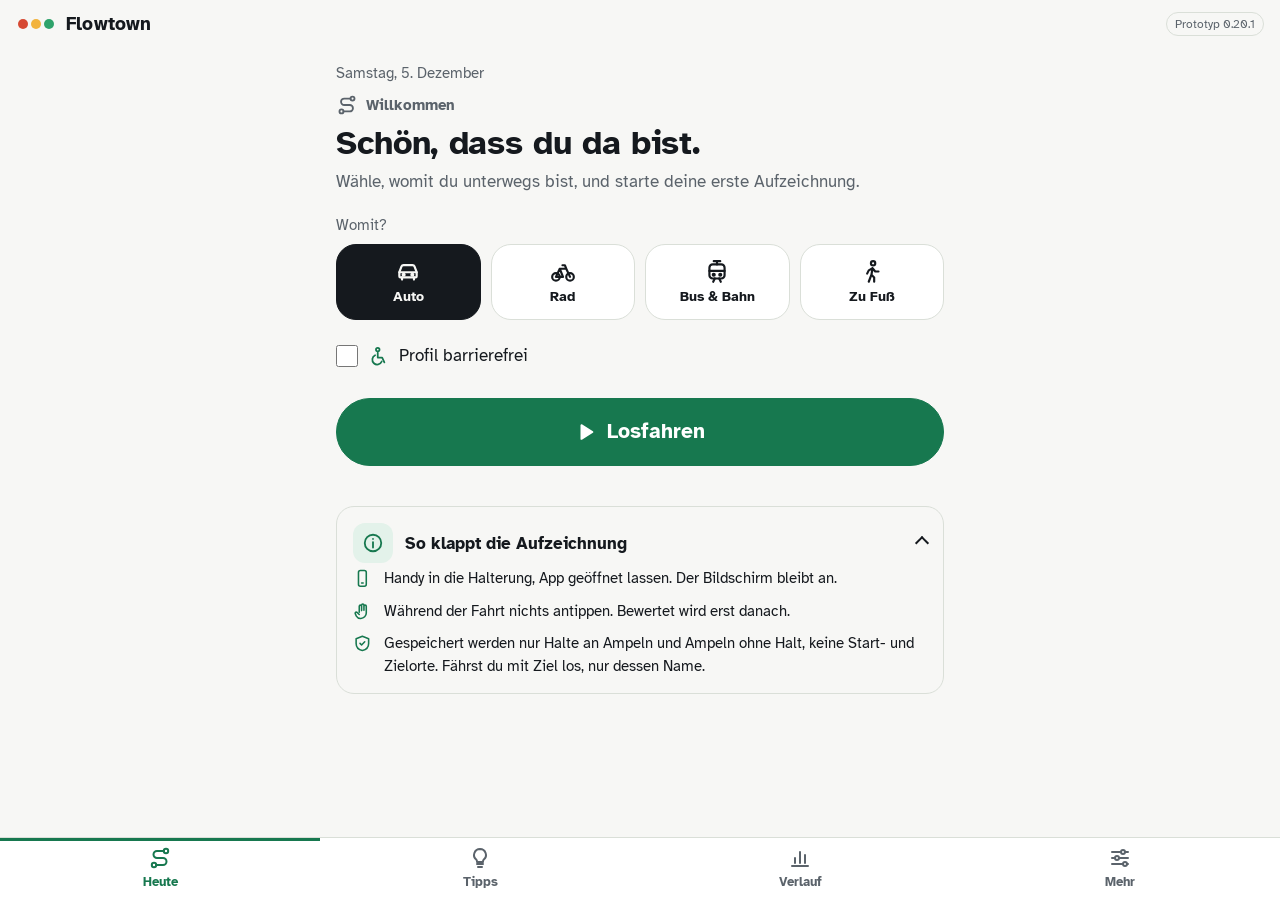
==== commit 14c27240: "Immer hell, unabhängig vom Dunkelmodus des Handys (0.20.1) Co-Authored-By: Claude Opus 5.5 <noreply@" ====
--- a/index.html
+++ b/index.html
@@ -5,8 +5,8 @@
 <meta name="viewport" content="width=device-width,initial-scale=1,viewport-fit=cover">
 <title>Flowtown</title>
 <meta name="description" content="Flowtown – Die grüne Welle beginnt bei dir. Weniger Stopps, weniger Sprit, in der Stadt und auf der Autobahn. Prototyp: zeichnet Halte an Ampeln auf und zeigt, wo du wartest.">
-<meta name="theme-color" content="#f7f7f5" media="(prefers-color-scheme: light)">
-<meta name="theme-color" content="#0f151b" media="(prefers-color-scheme: dark)">
+<meta name="theme-color" content="#f7f7f5">
+<meta name="color-scheme" content="light">
 <link rel="manifest" href="manifest.webmanifest">
 <link rel="icon" href="icon.svg" type="image/svg+xml">
 <link rel="apple-touch-icon" href="icon-192.png">
--- a/style.css
+++ b/style.css
@@ -15,21 +15,6 @@
   --w-map-bg:#ddf3f0; --w-map-ink:#0b5a53;
   --drive-bg:#10261c; --drive-fg:#ffffff; --drive-muted:#cfe9db;
   color-scheme:light;
-}
-@media (prefers-color-scheme: dark){
-  :root{
-    --bg:#0f151b; --surface:#172029; --fg:#e8edf1; --muted:#a3adb6; --line:#2a3642;
-    --accent:#3fbf84; --on-accent:#0b1722; --tint:#16352a;
-    --amber:#f2b33d; --amber-ink:#f2b33d; --amber-tint:#3a2f15;
-    --good:#3fbf84; --warn:#f0b73c; --bad:#f0614a; --bad-tint:#3b1d19; --warn-bg:#3a2f15;
-    --nav:#121a21; --on-nav:#a3adb6;
-    --w-vor-bg:#17264a; --w-vor-ink:#bccfff; --w-vor-acc:#7ea2ff;
-    --w-tip-bg:#261d45; --w-tip-ink:#d3c6ff;
-    --w-hist-bg:#33270f; --w-hist-ink:#f5cf7a;
-    --w-map-bg:#0f302c; --w-map-ink:#8ce3d6;
-    --drive-bg:#0a1a13; --drive-fg:#ffffff; --drive-muted:#b8dcc9;
-    color-scheme:dark;
-  }
 }
 *{box-sizing:border-box}
 [hidden]{display:none!important}
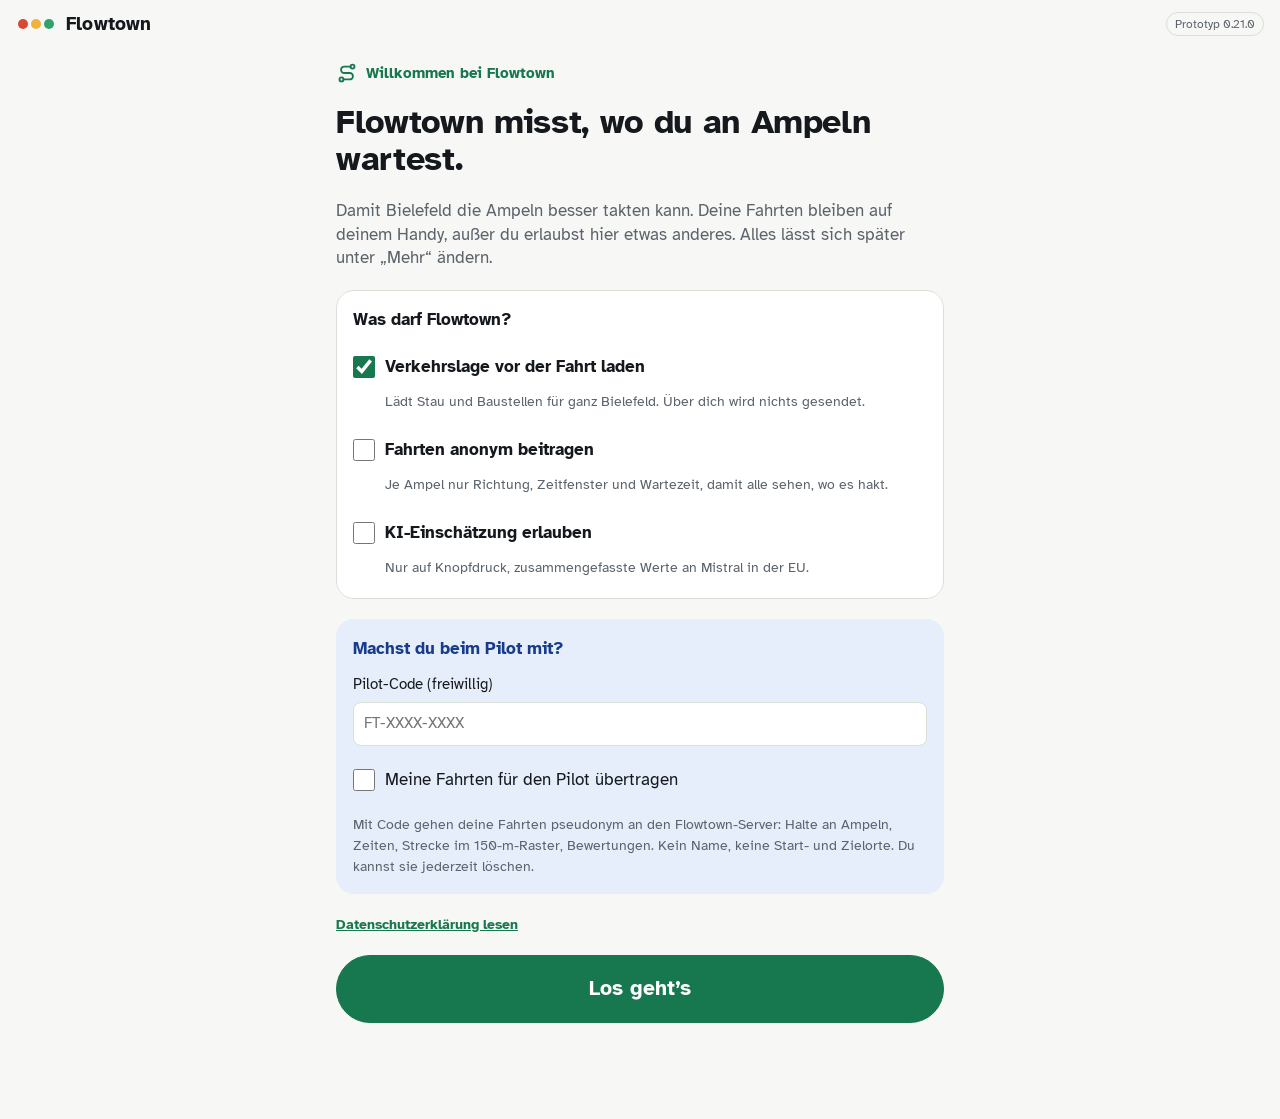
==== commit ce0edfb3: "Pilot mit Code, Einstieg mit Einwilligung, Server voreingestellt, Datenschutzerklärung (Entwurf) (0." ====
--- a/index.html
+++ b/index.html
@@ -69,9 +69,38 @@
 
 <main id="main">
   <p id="app-error" class="msg warn app-error" role="alert" hidden></p>
+  <!-- Einstieg beim ersten Start -->
+  <section id="view-welcome" class="view welcome" hidden aria-labelledby="h-welcome">
+    <span class="st-label"><svg class="ic" aria-hidden="true"><use href="#i-route"/></svg>Willkommen bei Flowtown</span>
+    <h2 id="h-welcome" class="st-title">Flowtown misst, wo du an Ampeln wartest.</h2>
+    <p class="st-sub">Damit Bielefeld die Ampeln besser takten kann. Deine Fahrten bleiben auf deinem Handy, außer du erlaubst hier etwas anderes. Alles lässt sich später unter „Mehr“ ändern.</p>
+    <fieldset class="card consent">
+      <legend class="sr-only">Was Flowtown darf</legend>
+      <h3>Was darf Flowtown?</h3>
+      <label class="check"><input type="checkbox" id="w-lage" checked><span>Verkehrslage vor der Fahrt laden</span></label>
+      <p class="small muted">Lädt Stau und Baustellen für ganz Bielefeld. Über dich wird nichts gesendet.</p>
+      <label class="check"><input type="checkbox" id="w-wir"><span>Fahrten anonym beitragen</span></label>
+      <p class="small muted">Je Ampel nur Richtung, Zeitfenster und Wartezeit, damit alle sehen, wo es hakt.</p>
+      <label class="check"><input type="checkbox" id="w-ki"><span>KI-Einschätzung erlauben</span></label>
+      <p class="small muted">Nur auf Knopfdruck, zusammengefasste Werte an Mistral in der EU.</p>
+    </fieldset>
+    <div class="card pilot-box">
+      <h3>Machst du beim Pilot mit?</h3>
+      <label class="field" for="w-code">Pilot-Code (freiwillig)
+        <input id="w-code" type="text" autocomplete="off" autocapitalize="characters" spellcheck="false" placeholder="FT-XXXX-XXXX">
+      </label>
+      <label class="check"><input type="checkbox" id="w-pilot"><span>Meine Fahrten für den Pilot übertragen</span></label>
+      <p class="small muted">Mit Code gehen deine Fahrten pseudonym an den Flowtown-Server: Halte an Ampeln, Zeiten, Strecke im 150-m-Raster, Bewertungen. Kein Name, keine Start- und Zielorte. Du kannst sie jederzeit löschen.</p>
+    </div>
+    <p class="small"><a href="datenschutz.html" target="_blank" rel="noopener">Datenschutzerklärung lesen</a></p>
+    <p id="welcome-msg" class="msg" role="status" aria-live="polite"></p>
+    <button id="btn-welcome" class="btn primary big go" type="button">Los geht’s</button>
+  </section>
+
   <!-- Fahren -->
   <section id="view-start" class="view" aria-labelledby="h-start">
     <p class="hello-date" id="today-date"></p>
+    <div id="a2hs" class="a2hs" hidden></div>
     <div id="status" class="status ok">
       <span class="st-label" id="st-label"><svg class="ic" aria-hidden="true"><use href="#i-check"/></svg><span id="st-label-text">Vor der Fahrt</span></span>
       <h2 id="h-start" class="st-title" aria-live="polite">Heute unterwegs</h2>
@@ -209,6 +238,7 @@
         <label class="btn file-btn"><svg class="ic" aria-hidden="true"><use href="#i-upload"/></svg>Daten importieren<input id="inp-import" type="file" accept="application/json,.json"></label>
       </div>
     </div>
+    <div class="card" id="pilot-card"></div>
     <div class="card">
       <div class="card-head"><span class="chip"><svg class="ic" aria-hidden="true"><use href="#i-cloud"/></svg></span><h3>Flowtown-Server</h3></div>
       <label class="field" for="inp-server">Adresse des Servers
@@ -266,6 +296,7 @@
         <button id="btn-wipe-no" class="btn" type="button">Abbrechen</button>
       </div>
     </div>
+    <p class="small"><a href="datenschutz.html" target="_blank" rel="noopener">Datenschutzerklärung</a></p>
     <p class="small muted">Ampelstandorte: © OpenStreetMap-Mitwirkende. Prototyp, Version <span id="app-version"></span>.</p>
     <p id="more-msg" class="msg" role="status" aria-live="polite"></p>
   </section>
--- a/style.css
+++ b/style.css
@@ -454,3 +454,21 @@
 #view-map .seg button[aria-pressed="true"]{background:var(--w-map-ink);color:var(--surface)}
 #view-tips .tip{background:var(--w-tip-bg)}
 #view-tips .tip .ic{color:var(--w-tip-ink)}
+/* Einstieg, Hinweis Home-Bildschirm, Pilot */
+body[data-view="welcome"] .tabs{display:none}
+.welcome .consent{border:1px solid var(--line);margin:0}
+.welcome .consent h3,.welcome .pilot-box h3{margin:0}
+.welcome .consent .check{font-weight:700}
+.welcome .consent .small{margin:-10px 0 4px 32px}
+.welcome .pilot-box{background:var(--w-vor-bg);border-color:transparent}
+.welcome .pilot-box h3{color:var(--w-vor-ink)}
+.welcome .pilot-box .field input{background:var(--surface)}
+.welcome a,#view-more a{color:var(--accent);font-weight:700}
+.a2hs{display:flex;align-items:flex-start;gap:8px;background:var(--w-map-bg);color:var(--w-map-ink);border-radius:18px;padding:14px 8px 14px 16px}
+.a2hs-text{flex:1;display:flex;flex-direction:column;gap:6px}
+.a2hs-text span{color:var(--fg);font-size:15px;line-height:1.4}
+.a2hs-text .btn{align-self:flex-start;min-height:44px}
+.a2hs .vf-x{margin:-8px 0 0;color:var(--w-map-ink)}
+#pilot-card .btn{justify-content:flex-start}
+#pilot-card .danger-text{color:var(--bad)}
+h2[tabindex="-1"]:focus{outline:none}
